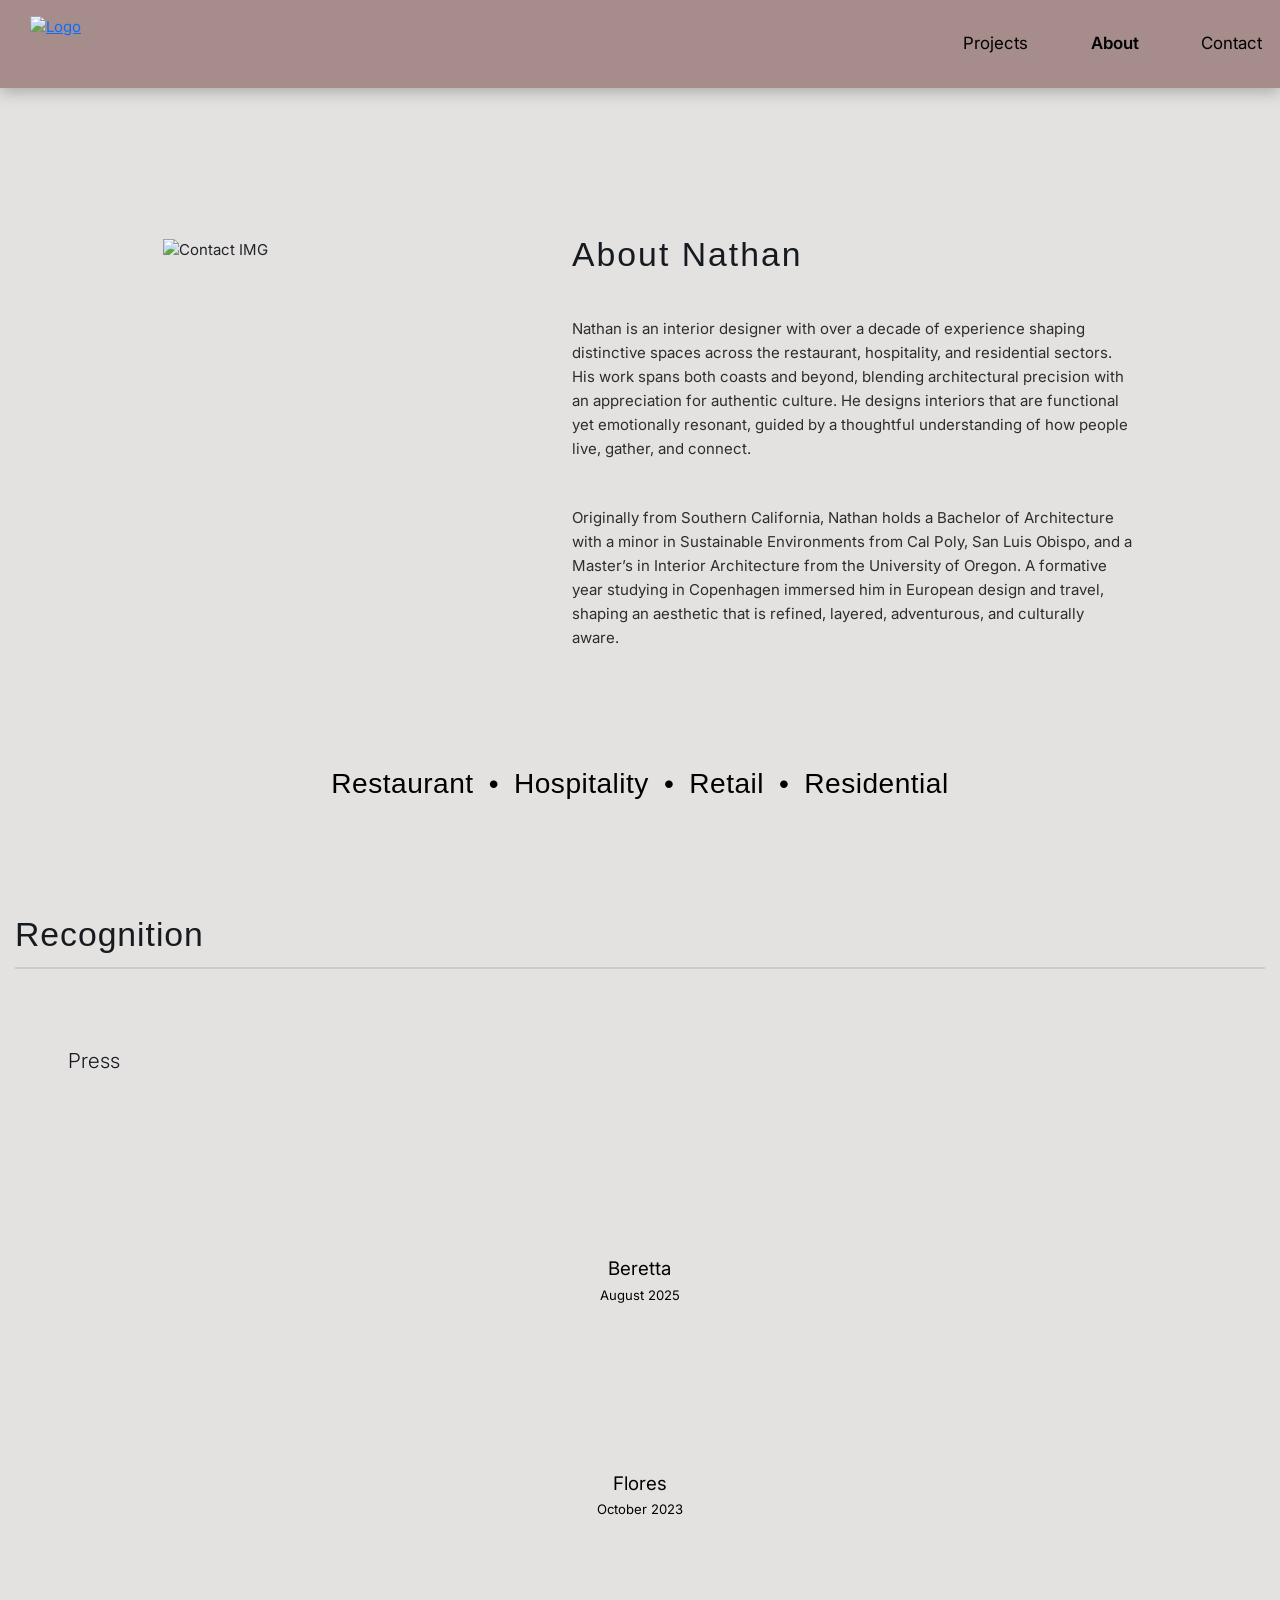
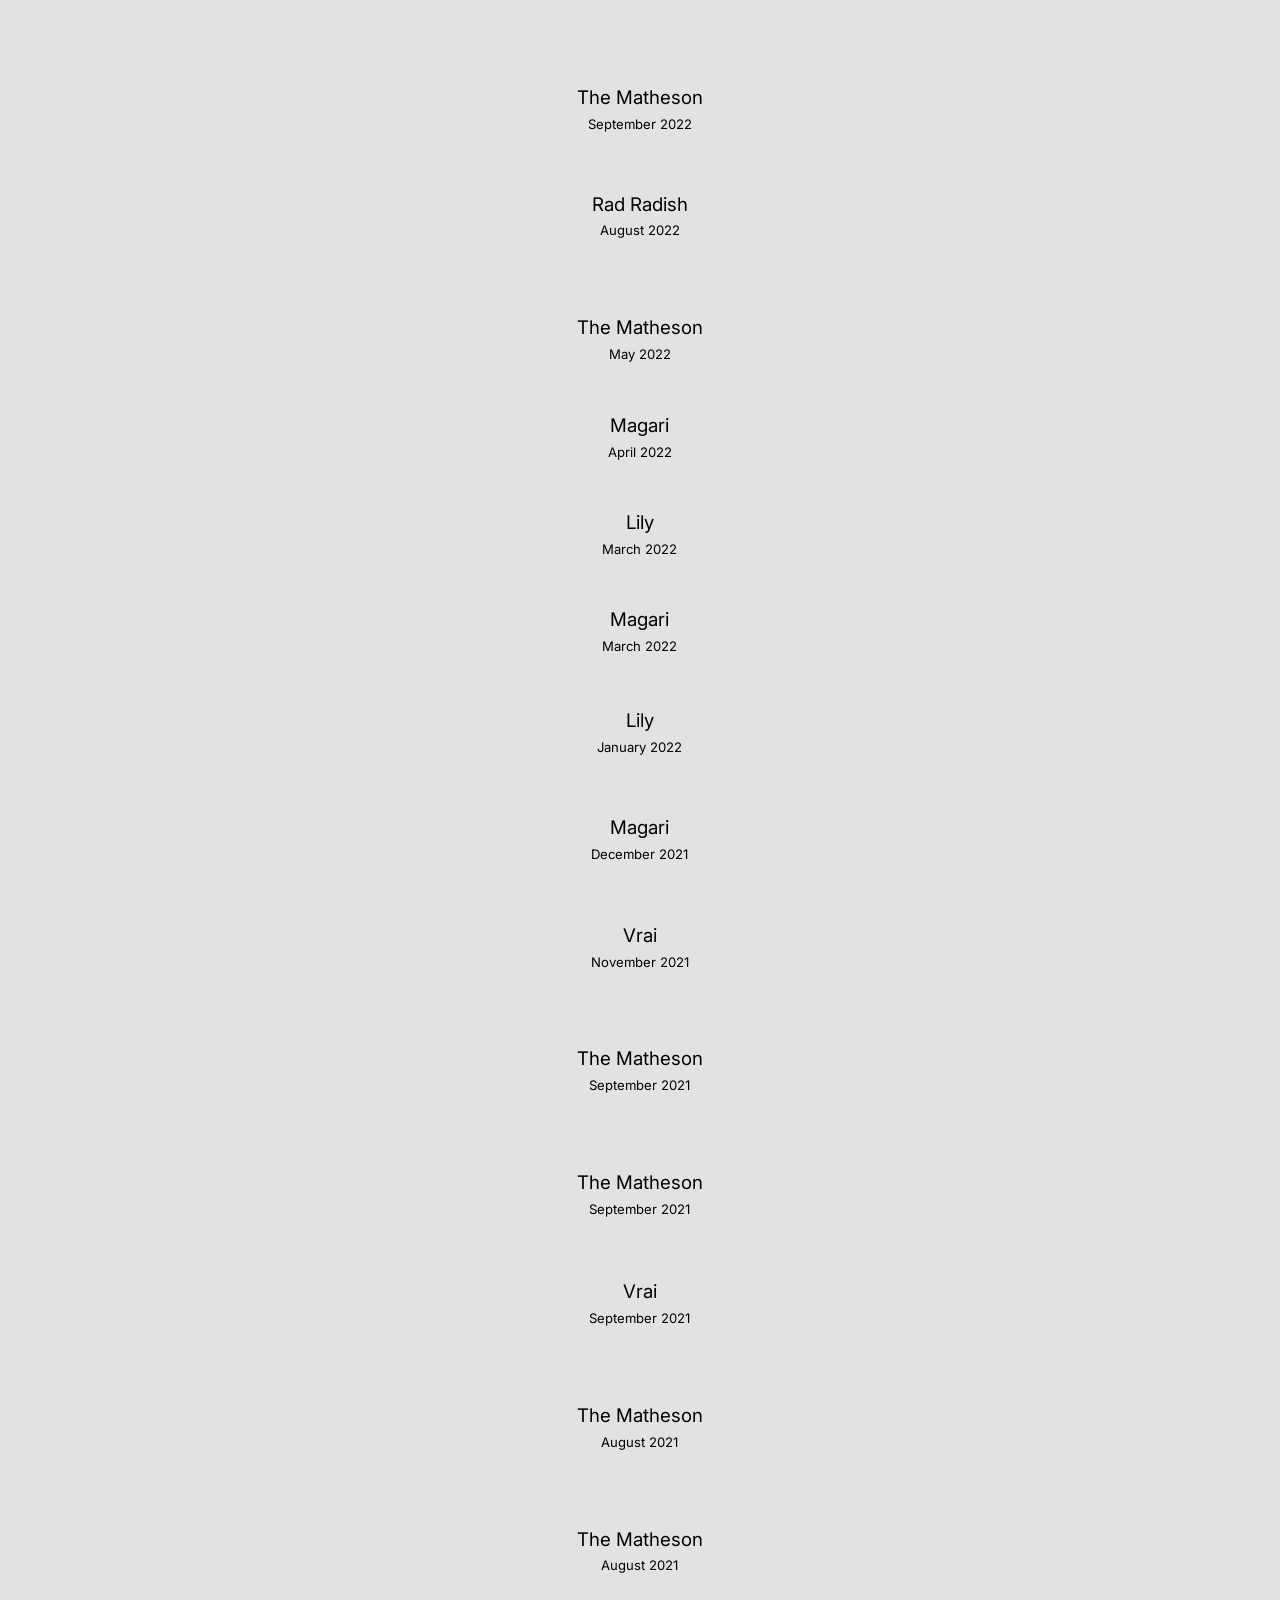
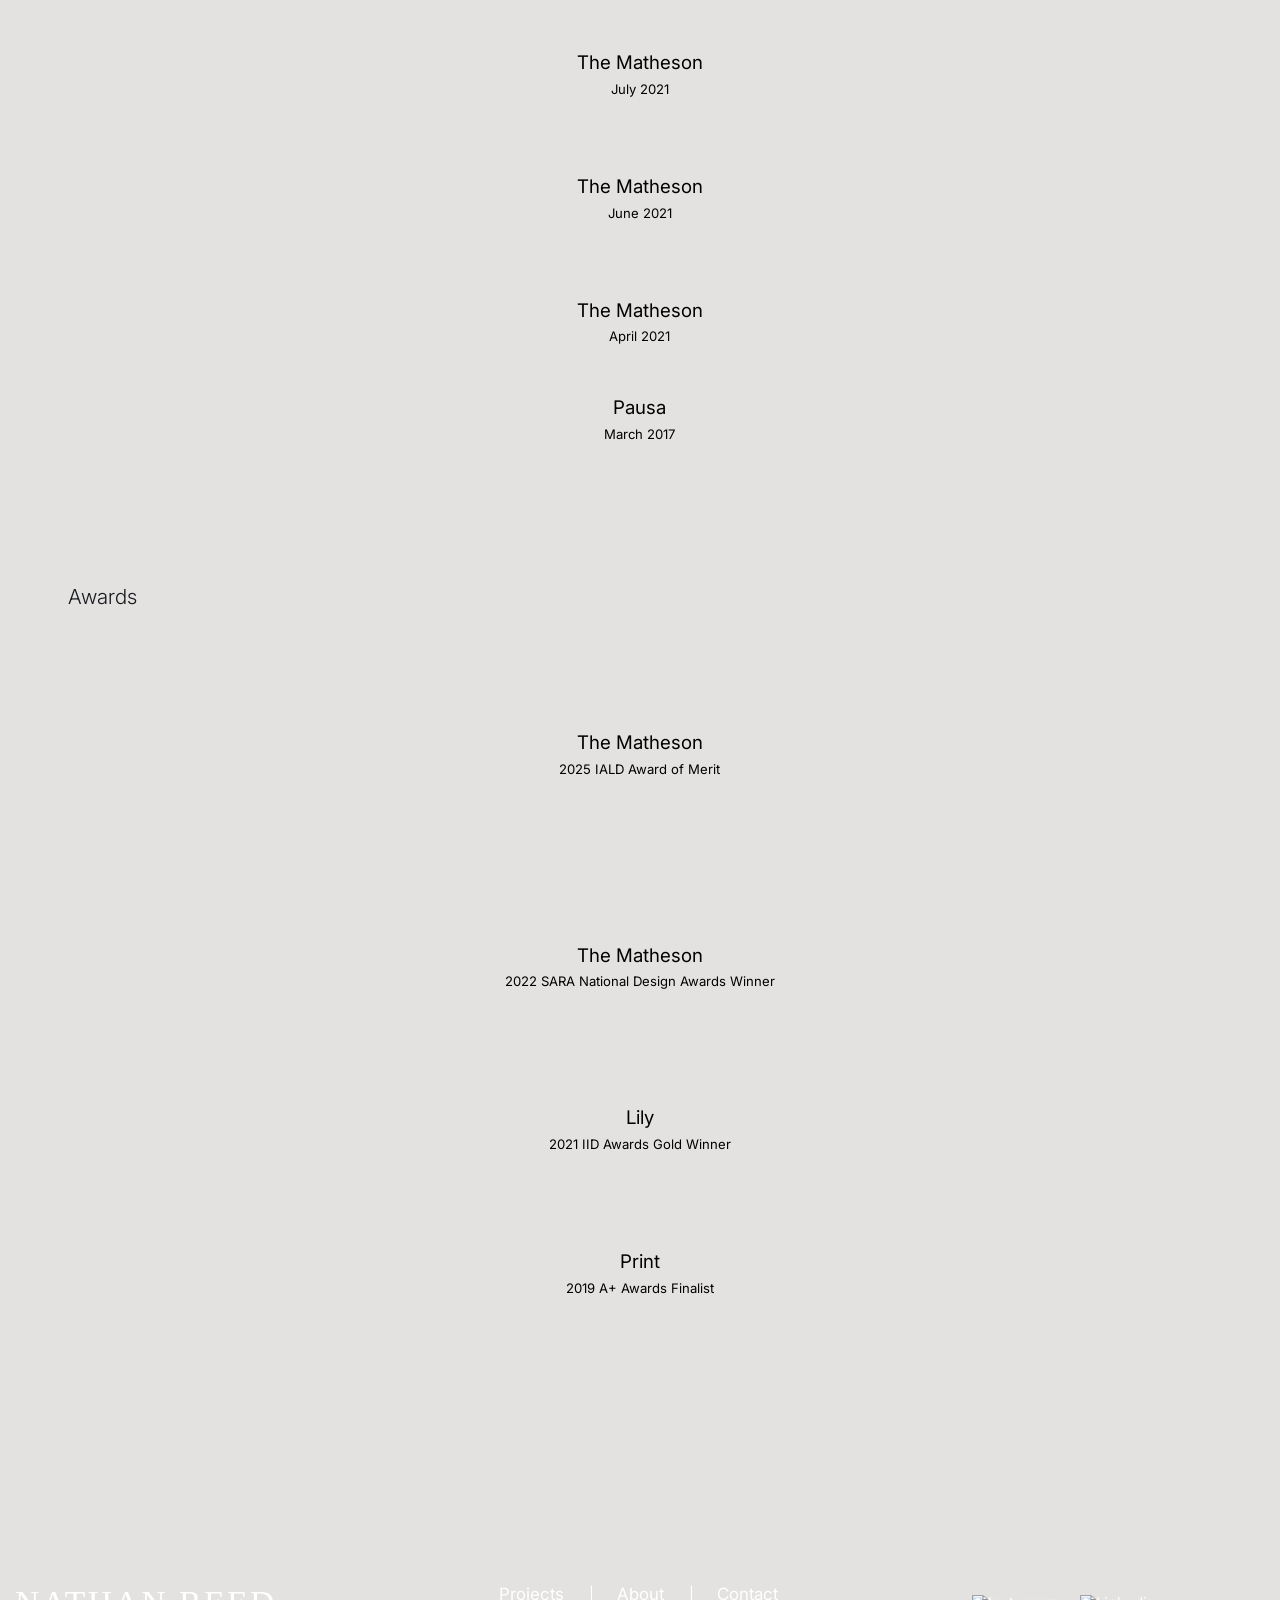
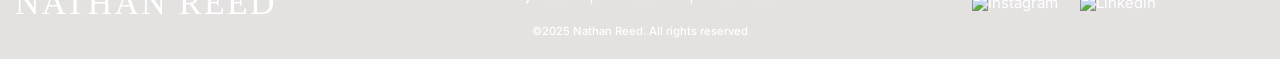
==== about.html @ 9c55673a "fix: font size adjustments and remove unused JS file" ====
<!DOCTYPE html>
<html lang="en">
<head>
    <meta charset="UTF-8">
    <meta name="viewport" content="width=device-width, initial-scale=1.0">
    <title>Nathan Reed - About</title>

    <link rel="apple-touch-icon" sizes="180x180" href="./assets/images/apple-touch-icon.webp">
    <link rel="icon" type="image/webp" sizes="32x32" href="./assets/images/favicon-32x32.webp">
    <link rel="icon" type="image/webp" sizes="16x16" href="./assets/images/favicon-16x16.webp">
    <link rel="icon" type="image/x-icon" href="./assets/images/favicon.ico">

    <!-- Inter Font Loader -->
    <link rel="preconnect" href="https://fonts.googleapis.com">
    <link rel="preconnect" href="https://fonts.gstatic.com" crossorigin>
    <link href="https://fonts.googleapis.com/css2?family=Inter:ital,opsz,wght@0,14..32,100..900;1,14..32,100..900&display=swap" rel="stylesheet">

    <!-- DIST CSS -->
    <link rel="stylesheet" href="https://cdn.jsdelivr.net/npm/normalize.css@8.0.1/normalize.min.css">
    <link rel="stylesheet" href="https://cdn.jsdelivr.net/npm/bootstrap@5.3.8/dist/css/bootstrap.min.css">
    <!-- <link rel="stylesheet" href="https://cdn.jsdelivr.net/npm/@glidejs/glide@3.7.1/dist/css/glide.core.min.css"> -->

    <link rel="stylesheet" href="https://cdn.jsdelivr.net/npm/swiper@12/swiper-bundle.min.css" />

    <!-- APP CSS -->
    <link rel="stylesheet" type="text/css" href="./assets/css/style.css"/>
    <link rel="stylesheet" type="text/css" href="./assets/css/mediaqueries.css"/>
</head>
<body class="full-page" page="about">
    <header class="position-relative">
        <div class="container-xxl px-4 px-lg-3">
            <nav class="d-flex align-items-center justify-content-between">
                <a href="./index.html" class="logo">
                    <img src="./assets/images/logo.webp" width="58" height="58" alt="Logo">
                </a>

                <ul class="list-unstyled d-none d-md-flex align-items-center mb-0">
                    <li>
                        <a text="Projects" href="./project-list.html">Projects</a>
                    </li>
                    <li>
                        <a text="About" class="fw-semibold" href="#!">About</a>
                    </li>
                    <li>
                        <a text="Contact" href="./contact.html">Contact</a>
                    </li>
                </ul>

                <button id="mobileMenuTrigger" class="menu-mobile d-md-none">
                    <div class="menu-mobile-icon pe-none">
                        <svg width="32" height="20" viewBox="0 0 34 23" fill="none" xmlns="http://www.w3.org/2000/svg">
                            <path d="M0.931885 1.28516H32.9319M0.931885 11.467H32.9319M0.931885 21.6488H32.9319" stroke="currentColor" stroke-width="1.5" stroke-linecap="round" stroke-linejoin="round"/>
                        </svg>
                    </div>

                    <div class="mobile-overlay">
                        <ul class="list-unstyled">
                            <li>
                                <a text="Projects" href="./project-list.html">Projects</a>
                            </li>
                            <li>
                                <a text="About" class="fw-semibold" href="#!">About</a>
                            </li>
                            <li>
                                <a text="Contact" href="./contact.html">Contact</a>
                            </li>
                        </ul>
                    </div>
                </button>
            </nav>
        </div>
    </header>

    <main>
        <div class="container-xxl px-4 px-lg-3">
            <section class="about">
                <div class="row">
                    <div class="col-12 d-block d-md-none">
                        <h1 class="mb-5 text-left w-100">About Nathan</h1>
                    </div>

                    <div class="col-8 col-md-5 col-lg-4 mx-auto text-center mb-5 mb-lg-0">
                        <img src="./assets/images/about-img.webp" class="w-100" alt="Contact IMG">
                    </div>

                    <div class="col-12 col-md-7 col-lg-8 d-flex flex-column align-items-center">
                        <h1 class="mb-5 text-left w-100 d-none d-md-block">About Nathan</h1>

                        <p class="mb-5">Nathan is an interior designer with over a decade of experience shaping distinctive spaces across the restaurant, hospitality, and residential sectors. His work spans both coasts and beyond, blending architectural precision with an appreciation for authentic culture. He designs interiors that are functional yet emotionally resonant, guided by a thoughtful understanding of how people live, gather, and connect.</p>

                        <p class="mb-0">Originally from Southern California, Nathan holds a Bachelor of Architecture with a minor in Sustainable Environments from Cal Poly, San Luis Obispo, and a Master’s in Interior Architecture from the University of Oregon. A formative year studying in Copenhagen immersed him in European design and travel, shaping an aesthetic that is refined, layered, adventurous, and culturally aware.</p>
                    </div>
                </div>

                <div class="row about-list-row d-none d-md-flex">
                    <ul class="about-project-list list-unstyled mb-0 d-flex flex-wrap flex-lg-nowrap justify-content-end justify-content-lg-center gap-3">
                        <li>Restaurant</li>
                        <li>•</li>
                        <li>Hospitality</li>
                        <li class="d-none d-lg-block">•</li>
                        <li>Retail</li>
                        <li>•</li>
                        <li>Residential</li>
                    </ul>
                </div>
            </section>

            <section class="feature">
                <div class="row">
                    <div class="col-12">
                        <h2 class="mb-3 p-0">Recognition</h2>
                        <hr class="mb-0 p-0 risk-below-title">
                    </div>
                </div>

                <div class="row mt-5rem mobile-slider-max-width">
                    <div class="col-11 col-sm-10 col-md-11 mx-auto mb-3">
                        <h3 class="feature-subtitle">Press</h3>
                    </div>
                    <div class="col-11 col-sm-10 col-md-11 mx-auto position-relative">
                        <div class="swiper swiper-press">
                            <div class="swiper-wrapper">
                                <div class="swiper-slide">
                                    <a href="https://sf.eater.com/openings/204777/beretta-san-francisco-italian-resturant-reopens-mission" target="_blank" class="feature-card">
                                        <img  loading="lazy" src="./assets/images/press-slider-01.png" width="286px" height="162px"  alt="Italian restaurant in San Francisco, featured in August 2025 press coverage.">
                                        <h3 class="text-center">Beretta</h3>
                                        <time class="d-block text-center" datetime="2025-08">August 2025</time>
                                    </a>
                                </div>
                                <div class="swiper-slide">
                                    <a href="https://sf.eater.com/2023/10/25/23931807/flores-restaurant-emeryville-san-mateo" target="_blank" class="feature-card">
                                        <img  loading="lazy" src="./assets/images/press-slider-02.png" width="286px" height="162px"  alt="Flores restaurant in Emeryville, San Mateo, featured in October 2023 press coverage.">
                                        <h3 class="text-center">Flores</h3>
                                        <time class="d-block text-center" datetime="2023-10">October 2023</time>
                                    </a>
                                </div>
                                <div class="swiper-slide">
                                    <a href="https://hospitalitydesign.com/projects/f-b/the-matheson-healdsburg/" target="_blank" class="feature-card">
                                        <img  loading="lazy" src="./assets/images/press-slider-03.png" width="286px" height="162px"  alt="The Matheson Brings a Makers Ethos to Sonoma County, featured in September 2022 press coverage.">
                                        <h3 class="text-center">The Matheson</h3>
                                        <time class="d-block text-center" datetime="2022-09">September 2022</time>
                                    </a>
                                </div>
                                <div class="swiper-slide">
                                    <a href="https://www.tablehopper.com/chatterbox/two-newcomers-to-hayes-valley-red-radish-and-hazies/" target="_blank" class="feature-card">
                                        <img  loading="lazy" src="./assets/images/press-slider-04.png" width="286px" height="162px"  alt="Slider 04">
                                        <h3 class="text-center">Rad Radish</h3>
                                        <time class="d-block text-center" datetime="2022-08">August 2022</time>
                                    </a>
                                </div>
                                <div class="swiper-slide">
                                    <a href="https://www.californiahomedesign.com/destinations/2022/05/31/cass-calder-smith-architecture-interiors-debut-the-matheson-healdsburg/" target="_blank" class="feature-card">
                                        <img  loading="lazy" src="./assets/images/press-slider-05.png" width="286px" height="162px"  alt="Slider 05">
                                        <h3 class="text-center">The Matheson</h3>
                                        <time class="d-block text-center" datetime="2022-05">May 2022</time>
                                    </a>
                                </div>
                                <div class="swiper-slide">
                                    <a href="https://hospitalitydesign.com/news/f-b/magari-hollywood/" target="_blank" class="feature-card">
                                        <img  loading="lazy" src="./assets/images/press-slider-06.png" width="286px" height="162px"  alt="Slider 06">
                                        <h3 class="text-center">Magari</h3>
                                        <time class="d-block text-center" datetime="2022-04">April 2022</time>
                                    </a>
                                </div>
                                <div class="swiper-slide">
                                    <a href="https://hospitalitysnapshots.com/projects/19733/lily-on-clement-restaurant/" target="_blank" class="feature-card">
                                        <img  loading="lazy" src="./assets/images/press-slider-07.png" width="286px" height="162px"  alt="Slider 07">
                                        <h3 class="text-center">Lily</h3>
                                        <time class="d-block text-center" datetime="2022-03">March 2022</time>
                                    </a>
                                </div>
                                <div class="swiper-slide">
                                    <a href="https://la.eater.com/2022/3/4/22961809/magari-restaurant-opening-hollywood-fine-dining-japanese-italian" target="_blank" class="feature-card">
                                        <img  loading="lazy" src="./assets/images/press-slider-08.png" width="286px" height="162px"  alt="Slider 08">
                                        <h3 class="text-center">Magari</h3>
                                        <time class="d-block text-center" datetime="2022-03">March 2022</time>
                                    </a>
                                </div>
                                <div class="swiper-slide">
                                    <a href="https://hospitalitydesign.com/projects/f-b/lily-san-francisco/" target="_blank" class="feature-card">
                                        <img  loading="lazy" src="./assets/images/press-slider-09.png" width="286px" height="162px"  alt="Slider 09">
                                        <h3 class="text-center">Lily</h3>
                                        <time class="d-block text-center" datetime="2022-01">January 2022</time>
                                    </a>
                                </div>
                                <div class="swiper-slide">
                                    <a href="https://la.eater.com/2021/12/1/22812279/japanese-italian-magari-hollywood-james-beard-michelin-coming-opening-news" target="_blank" class="feature-card">
                                        <img  loading="lazy" src="./assets/images/press-slider-10.png" width="286px" height="162px"  alt="Slider 10">
                                        <h3 class="text-center">Magari</h3>
                                        <time class="d-block text-center" datetime="2021-12">December 2021</time>
                                    </a>
                                </div>

                                <div class="swiper-slide">
                                    <a href="https://www.sfchronicle.com/sf/article/The-pandemic-devastated-Hayes-Valley-retail-and-16636287.php" target="_blank" class="feature-card">
                                        <img  loading="lazy" src="./assets/images/press-slider-11.png" width="286px" height="162px"  alt="Slider 11">
                                        <h3 class="text-center">Vrai</h3>
                                        <time class="d-block text-center" datetime="2021-11">November 2021</time>
                                    </a>
                                </div>

                                <div class="swiper-slide">
                                    <a href="https://www.7x7.com/first-taste-the-matheson-restaurant-healdsburg-2655188183/the-bar-at-the-matheson" target="_blank" class="feature-card">
                                        <img  loading="lazy" src="./assets/images/press-slider-12.png" width="286px" height="162px"  alt="Slider 12">
                                        <h3 class="text-center">The Matheson</h3>
                                        <time class="d-block text-center" datetime="2021-11">September 2021</time>
                                    </a>
                                </div>

                                <div class="swiper-slide">
                                    <a href="https://www.forbes.com/sites/beckbamberger/2021/09/19/healdsburg-welcomes-valettes-ambitious-second-restaurant-with-the-opening-of-the-matheson-and-roof-106/" target="_blank" class="feature-card">
                                        <img  loading="lazy" src="./assets/images/press-slider-13.png" width="286px" height="162px"  alt="Slider 13">
                                        <h3 class="text-center">The Matheson</h3>
                                        <time class="d-block text-center" datetime="2021-11">September 2021</time>
                                    </a>
                                </div>

                                <div class="swiper-slide">
                                    <a href="https://www.nationaljeweler.com/articles/10149-lab-grown-diamond-jewelry-brand-vrai-opens-u-s-showroom" target="_blank" class="feature-card">
                                        <img  loading="lazy" src="./assets/images/press-slider-14.png" width="286px" height="162px"  alt="Slider 14">
                                        <h3 class="text-center">Vrai</h3>
                                        <time class="d-block text-center" datetime="2021-11">September 2021</time>
                                    </a>
                                </div>

                                <div class="swiper-slide">
                                    <a href="https://sf.eater.com/2021/8/30/22645109/the-matheson-new-restaurant-open-sonoma-healdsburg" target="_blank" class="feature-card">
                                        <img  loading="lazy" src="./assets/images/press-slider-15.png" width="286px" height="162px"  alt="Slider 15">
                                        <h3 class="text-center">The Matheson</h3>
                                        <time class="d-block text-center" datetime="2021-08">August 2021</time>
                                    </a>
                                </div>

                                <div class="swiper-slide">
                                    <a href="https://dujour.com/cities/wine-news-san-francisco-matheson-valley-north-block/" target="_blank" class="feature-card">
                                        <img  loading="lazy" src="./assets/images/press-slider-16.png" width="286px" height="162px"  alt="Slider 16">
                                        <h3 class="text-center">The Matheson</h3>
                                        <time class="d-block text-center" datetime="2021-08">August 2021</time>
                                    </a>
                                </div>

                                <div class="swiper-slide">
                                    <a href="https://www.sfchronicle.com/food/restaurants/article/Wine-Country-s-ambitious-new-three-story-16301213.php#photo-21213595" target="_blank" class="feature-card">
                                        <img  loading="lazy" src="./assets/images/press-slider-17.png" width="286px" height="162px"  alt="Slider 17">
                                        <h3 class="text-center">The Matheson</h3>
                                        <time class="d-block text-center" datetime="2021-07">July 2021</time>
                                    </a>
                                </div>

                                <div class="swiper-slide">
                                    <a href="https://www.napasonomamagazine.com/eat/pride-of-place-in-healdsburg/article_5999eeec-cff6-11eb-af4f-bfda4e686bed.html" target="_blank" class="feature-card">
                                        <img  loading="lazy" src="./assets/images/press-slider-18.png" width="286px" height="162px"  alt="Slider 18">
                                        <h3 class="text-center">The Matheson</h3>
                                        <time class="d-block text-center" datetime="2021-06">June 2021</time>
                                    </a>
                                </div>

                                <div class="swiper-slide">
                                    <a href="https://www.luxurytraveladvisor.com/continental-united-states/what-s-new-healdsburg-ca-for-spring-2021" target="_blank" class="feature-card">
                                        <img  loading="lazy" src="./assets/images/press-slider-19.png" width="286px" height="162px"  alt="Slider 19">
                                        <h3 class="text-center">The Matheson</h3>
                                        <time class="d-block text-center" datetime="2021-04">April 2021</time>
                                    </a>
                                </div>

                                <div class="swiper-slide">
                                    <a href="http://web.archive.org/web/20190728204356/http:/ccs-architecture.com/wp/wp-content/uploads/2017/03/Pausa_SiliconValleyMag.pdf" target="_blank" class="feature-card">
                                        <img  loading="lazy" src="./assets/images/press-slider-20.png" width="286px" height="162px"  alt="Slider 20">
                                        <h3 class="text-center">Pausa</h3>
                                        <time class="d-block text-center" datetime="2017-03">March 2017</time>
                                    </a>
                                </div>
                            </div>
                            
                            <div class="swiper-pagination swiper-pagination-press"></div>
                        </div>

                        <div class="swiper-button-prev swiper-button-prev-press"></div>
                        <div class="swiper-button-next swiper-button-next-press"></div>
                    </div>
                </div>

                <div class="row mt-5rem mobile-slider-max-width">
                    <div class="col-11 col-sm-10 col-md-11 mx-auto mb-3">
                        <h3 class="feature-subtitle">Awards</h3>
                    </div>
                    <div class="col-11 col-sm-10 col-md-11 mx-auto position-relative">
                        <div class="swiper swiper-awards">
                            <div class="swiper-wrapper">
                                <div class="swiper-slide">
                                    <a href="https://www.youtube.com/watch?v=dm_f01nge3w" target="_blank" class="feature-card">
                                        <img loading="lazy" src="./assets/images/award-slider-01.png" class="w-100"  alt="Slider 01">
                                        <h3 class="text-center mt-2">The Matheson</h3>
                                        <time class="d-block text-center" datetime="2025">2025 IALD Award of Merit</time>
                                    </a>
                                </div>
                                <div class="swiper-slide">
                                    <a href="https://www.sara-national.org/2022-national-professional-design-awards" target="_blank" class="feature-card">
                                        <img loading="lazy" src="./assets/images/award-slider-02.png" class="w-100"  alt="Slider 02">
                                        <h3 class="text-center mt-2">The Matheson</h3>
                                        <time class="d-block text-center" datetime="2022">2022 SARA National Design Awards Winner</time>
                                    </a>
                                </div>
                                <div class="swiper-slide">
                                    <a href="https://www.architecturepressrelease.com/gold-winner-lily-cass-calder-smith-architecture-interiors/" target="_blank" class="feature-card">
                                        <img loading="lazy" src="./assets/images/award-slider-03.png" class="w-100"  alt="Slider 03">
                                        <h3 class="text-center mt-2">Lily</h3>
                                        <time class="d-block text-center" datetime="2021">2021 IID Awards Gold Winner</time>
                                    </a>
                                </div>
                                <div class="swiper-slide">
                                    <a href="https://architizer.com/projects/print-lounge/" target="_blank" class="feature-card">
                                        <img loading="lazy" src="./assets/images/award-slider-04.png" class="w-100"  alt="Slider 04">
                                        <h3 class="text-center mt-2">Print</h3>
                                        <time class="d-block text-center" datetime="2019">2019 A+ Awards Finalist</time>
                                    </a>
                                </div>
                            </div>
                            
                            <div class="swiper-pagination swiper-pagination-awards"></div>
                        </div>

                        <div class="swiper-button-prev swiper-button-prev-awards"></div>
                        <div class="swiper-button-next swiper-button-next-awards"></div>
                    </div>
                </div>
            </section>
        </div>
    </main>

    <footer>
        <div class="container-xxl px-4 px-lg-3">
            <nav class="row">
                <div class="col-lg-4 d-none d-lg-flex align-items-center ">
                    <a href="./index.html" class="logo">
                        <h1>NATHAN REED</h1>
                    </a>
                </div>
                <div class="col-lg-4 d-flex flex-column position-relative">
                    <ul class="list-unstyled d-none d-lg-flex align-items-center justify-content-center gap-4 ">
                        <li>
                            <a text="Projects" href="./project-list.html">Projects</a>
                        </li>
                        <li> | </li>
                        <li>
                            <a text="About" href="#!">About</a>
                        </li>
                        <li> | </li>
                        <li>
                            <a text="Contact" href="./contact.html">Contact</a>
                        </li>
                    </ul>
                    <p>©2025 Nathan Reed. All rights reserved</p>
                </div>
                <div class="col-lg-4 d-flex align-items-center justify-content-center mb-4 mb-lg-0">
                    <ul class="social-media list-unstyled d-flex align-items-center gap-4 mb-0">
                        <li>
                            <a href="https://www.instagram.com/nowerd/" target="_blank">
                                <img src="./assets/icons/instagram.svg" width="50" height="50" alt="Instagram">
                            </a>
                        </li>

                        <li>
                            <a href="https://www.linkedin.com/in/nathan-everett-reed/" target="_blank">
                                <img src="./assets/icons/linkedin.svg" width="50" height="50" alt="Linkedin">
                            </a>
                        </li>
                    </ul>
                </div>
            </nav>
        </div>
    </footer>

    <!-- DIST JS -->
    <script src="https://cdn.jsdelivr.net/npm/bootstrap@5.3.8/dist/js/bootstrap.bundle.min.js"></script>
    <!-- <script src="https://cdn.jsdelivr.net/npm/@glidejs/glide@3.7.1/dist/glide.min.js"></script> -->
    <script src="https://cdn.jsdelivr.net/npm/swiper@12/swiper-bundle.min.js"></script>
    <script src="./assets/js/script.js"></script>
</body>
</html>
---- assets/css/style.css ----
@font-face {
    font-family: 'SohneBreit Kraftig';
    src: url('../fonts/TestSohneBreit-Kraftig.woff2') format('woff2'),
        url('../fonts/TestSohneBreit-Kraftig.woff') format('woff');
    font-weight: 500;
    font-style: normal;
    font-display: swap;
}

@font-face {
    font-family: 'SohneBreit Buch';
    src: url('../fonts/TestSohneBreit-Buch.woff2') format('woff2'),
        url('../fonts/TestSohneBreit-Buch.woff') format('woff');
    font-weight: 400;
    font-style: normal;
    font-display: swap;
}

@font-face {
    font-family: 'SohneBreit Leicht';
    src: url('../fonts/TestSohneBreit-Leicht.woff2') format('woff2'),
        url('../fonts/TestSohneBreit-Leicht.woff') format('woff');
    font-weight: 300;
    font-style: normal;
    font-display: swap;
}

*{
    margin: 0;
    padding: 0;
    box-sizing: border-box;
    font-family: 'Inter', sans-serif;

    /* Base Font-Size: 1rem */
    font-size: 15px;
}

.mt-5rem{
    margin-top: 5rem !important;
}

.mb-5rem{
    margin-bottom: 5rem !important;
}

.mb-7_5rem{
    margin-bottom: 7.5rem !important;
}

.mb-10rem{
    margin-bottom: 10.625rem !important;
}

.gap-5rem{
    gap: 5rem !important;
}

.gy-5rem{
    --bs-gutter-y: 5rem !important;
}

/* SLIDER */

.swiper {
    width: 100%;
    height: 100%;
}

.swiper-wrapper {
    padding-bottom: 4rem;
}

.swiper-slide {
    display: flex;
    flex-direction: column;
    align-items: center;
}

.swiper-slide a {
    display: block;
    width: fit-content;
}

.swiper-slide img {
    max-width: 286px;
    width: 100%;
    height: auto;
    aspect-ratio: 286 / 162;
    object-fit: cover;
    display: block;
    margin-left: auto;
    margin-right: auto;
}

.swiper-pagination-bullet{
    width: 12px;
    height: 12px;
    border-radius: 50%;
    border: 1px solid #2F2D2C;
    transition: 0.3s all ease;
    background-color: transparent;
    opacity: 1;
}

.swiper-pagination-bullet.swiper-pagination-bullet-active{
    background-color: #2F2D2C;
}

:root {
    --swiper-navigation-size: 32px;
}

.swiper-button-prev, .swiper-button-next {
    position: absolute;
    z-index: 300;
    color: #989391;
}
.swiper-button-prev {
    top: 88px!important;
    left: -2rem!important; 
}

.swiper-button-next { 
    top: 88px!important;
    right: -2rem!important;
}

.swiper-press {
    position: relative;
}

body.full-page{
    background-color: rgba(228, 226, 225, 1);
    min-height: 100vh;
    display: flex;
    flex-direction: column;
}

body.mobile-menu-open{
    overflow: hidden;
}

/* HEADER */

body.mobile-menu-open header{
    background-color: rgba(130, 103, 102, 1)!important;
}

header{
    background-color: rgba(166, 140, 139, 1);
    padding: 1rem 0px;
    box-shadow: 0px 4px 15px 0px #00000040;
}

header nav a.logo{
    display: block;
    border-radius: 50%;
    width: 58px;
    height: 58px;
    margin-left: 1rem;
}

header nav ul{
    gap: 4rem;
    margin: 0;
}

header nav ul li{
    color: #000;
}

header nav ul li a{
    color: inherit;
    text-decoration: none;
    font-size: 1.125rem;
    line-height: 1;
    font-weight: 400;
    transition: all 0.3s;
}

header nav ul li a:hover{
    font-weight: 600;
}

header button.menu-mobile{
    border: 0;
    background-color: transparent;
}

header button.menu-mobile svg{
    color: rgba(47, 45, 44, 1);
    user-select: none;
    pointer-events: none;
}

header button.menu-mobile.mobile-menu-open svg{
    color: rgba(255, 255, 255, 1);
}

#mobileMenuTrigger{
    display: grid;
    place-items: center;
    width: 32px;
    height: 32px;
}

#mobileMenuTrigger div.mobile-overlay{
    position: absolute;
    height: calc(100vh - 102px);
    width: 100vw;
    top: 102px;
    left: 0;
    right: 0;
    bottom: 0;
    display: none;
    justify-content: end;
    z-index: 99;
    background-color: rgba(130, 103, 102, 1);
}

#mobileMenuTrigger ul{
    display: flex;
    flex-direction: column;
    align-items: end;
    gap: 1.5rem;
    margin-right: 1rem;
    margin-top: 2rem;
}

#mobileMenuTrigger.mobile-menu-open div.mobile-overlay{
    display: flex;
}

#mobileMenuTrigger ul li a{
    font-weight: 400;
    line-height: 1;
    font-size: 1rem;
    color: white;
}

/* PREVENT SHIFTING */
header nav ul li a::before { 
    display: block;
    content: attr(text);
    font-weight: bold;
    height: 0;
    overflow: hidden;
    visibility: hidden;
}

header button.menu-mobile{
    border: 0;
    background-color: transparent;
}

/* MAIN */

body[page="contact"] main {
    display: grid;
    place-items: center;
    flex-grow: 1;
}

main{
    padding: 10rem 0 12.5rem 0;
}

main h1{
    font-family: 'SohneBreit Buch', sans-serif;
    font-weight: 400;
    font-size: 2.25rem;
    line-height: 1;
    letter-spacing: 2px;
    color: rgba(23, 26, 31, 1);
    margin-bottom: 1rem;
}

main p{
    font-weight: 400;
    font-size: 1rem;
    line-height: 1.6;
    color: rgba(47, 45, 44, 1);
    margin: 0;
}

/* CONTACT SECTION */

main section.contact p{
    max-width: 420px;
}

main section.contact .img-fade{
    will-change: opacity;
    opacity: 0;
    webkit-transition: opacity 1000ms linear;
    -moz-transition: opacity 1000ms linear;
    -ms-transition: opacity 1000ms linear;
    -o-transition: opacity 1000ms linear;
    transition: opacity 1000ms linear;
}

main section.contact .img-fade.fade-effect{
    opacity: 1;
}

main section.contact nav.contact-nav{
    margin-top: 4.75rem;
    max-width: 420px;
}

main section.contact nav.contact-nav ul{
    display: flex;
    gap: 1rem;
    padding-left: 5rem;
}

main section.contact nav.contact-nav ul li a{
    color: rgba(0, 0, 0, 1);
    text-decoration: none;

    font-size: 1.25rem;
    font-weight: 400;
    line-height: 1;

    width: fit-content;
}

/* ABOUT SECTION */

main section.about p{
    max-width: 560px;
}

main section.about h1{
    max-width: 560px;
}

main section.about .about-list-row{
    margin: 8rem 0px;
}

main section.about .about-list-row ul li{
    font-family: 'SohneBreit Leicht', sans-serif;
    font-size: 1.875rem;
    font-weight: 300;
    line-height: 1;
    letter-spacing: calc(0.16px * 3);
    color: rgba(0, 0, 0, 1);
}

/* FEATURE SECTION */

main section.feature h2{
    font-family: 'SohneBreit Buch', sans-serif;
    font-size: 2.25rem;
    font-weight: 400;
    line-height: 1;
    letter-spacing: calc(0.16px * 6);
    color: #171A1F;
}

.risk-below-title{
    border: 1px solid #848484;
}

main section.feature h3.feature-subtitle{
    font-size: 1.375rem;
    font-weight: 300;
    line-height: 1.64;
    color: rgba(23, 26, 31, 1);
    margin: 0;
    user-select: none;
}

main section.feature .feature-card{
    text-decoration: none;
}

main section.feature .feature-card img{
    will-change: opacity;
    opacity: 0;
    webkit-transition: opacity 1000ms linear;
    -moz-transition: opacity 1000ms linear;
    -ms-transition: opacity 1000ms linear;
    -o-transition: opacity 1000ms linear;
    transition: opacity 1000ms linear;
}

main section.feature .feature-card img.show-fade{
    opacity: 1!important;
}

main section.feature .feature-card h3{
    font-size: 1.25rem;
    font-weight: 400;
    line-height: 1.64;
    margin: 0;
    color: rgba(0, 0, 0, 1);
}

main section.feature .feature-card time{
    font-size: 0.875rem;
    font-weight: 400;
    line-height: 1.64;
    color: rgba(0, 0, 0, 1);
}

/* PROJECT SECTION */

main section.project h2{
    font-family: 'SohneBreit Buch', sans-serif;
    font-size: 2rem;
    font-weight: 400;
    line-height: 1;
    letter-spacing: 0.96px;
    color: rgba(23, 26, 31, 1);
}

main section.project p{
    max-width: 500px;
}

.nav-filter{
    width: 100%;
    max-width: 800px;
    margin: 7rem auto;

    display: grid;
    place-items: center;
}

.nav-filter ul li a{
    color: #000000;
    font-size: 1.25rem;
    font-weight: 400;
    line-height: 1;
    text-decoration: none;

    padding: 0.5rem 2rem;
}

.nav-filter ul li a.active{
    font-weight: 500;
    color: white;
    background-color: #93681B;
}

main section.project-grid .project-card{
    will-change: opacity;
    opacity: 0;

    max-width: 380px;
    width: 100%;
    margin-bottom: 5.75rem;
    text-decoration: none;
    webkit-transition: opacity 1000ms linear;
    -moz-transition: opacity 1000ms linear;
    -ms-transition: opacity 1000ms linear;
    -o-transition: opacity 1000ms linear;
    transition: opacity 1000ms linear;
}

main section.project-grid .project-card.project-fade-effect{
    opacity: 1;
}

main section.project-grid .project-card:hover .project-overlay{
    display: grid;
}

main section.project-grid .project-card .project-overlay{
    background-color: rgba(47, 45, 44, 0.65);
    position: absolute;
    inset: 0;

    display: none;
    place-items: center;
    z-index: 30;
}

main section.project-grid .project-card .project-overlay h3{
    color: rgba(255, 255, 255, 1);
    font-weight: 500;
    margin: 0;
    font-size: 1.5rem;
    line-height: 1;
}

main section.project-grid .project-info{
    padding-top: 1.5rem;
}

main section.project-grid .project-info h2{
    font-size: 1.5rem;
    font-weight:500;
    line-height: 1;
    color: #000000;
}

main section.project-grid .project-info p{
    font-size: 1.125rem;
    font-weight:400;
    line-height: 1;
    color: #504D4B;
}

/* PROJECT DETAIL SECTION */

main section.project-detail h1{
    font-family: 'SohneBreit Buch', sans-serif;
    font-weight: 400;
    font-size: 2.25rem;
    line-height: 1;
    letter-spacing: calc(0.16px * 6);
    margin:0;
    margin-bottom: 5rem;
}

main section.project-detail img{
    will-change: opacity;
    opacity: 0;
    webkit-transition: opacity 1000ms linear;
    -moz-transition: opacity 1000ms linear;
    -ms-transition: opacity 1000ms linear;
    -o-transition: opacity 1000ms linear;
    transition: opacity 1000ms linear;
}

main section.project-detail img.fade-effect{
    opacity: 1;
}

main section.project-detail .project-detail-information{
    max-width: 400px;
    width: 100%;
}

main section.project-detail .project-detail-information h3{
    font-weight: 500;
    font-size: 1rem;
    color: #000000;
    line-height: 1;
    letter-spacing: calc(0.16px * 6);
    margin: 0;
}

main section.project-detail .project-detail-information p{
    font-weight: 400;
    font-size: 1rem;
    color: #000000;
    line-height: 1.64;
    letter-spacing: calc(0.16px * 6);
    margin: 0;

    text-align: justify;
}

main section.project-detail .project-detail-information div p{
    line-height: 1;
}

main section.project-detail .project-detail-information hr{
    margin: 0;
    border: 1px solid #BBBBBB;
}

/* FOOTER */

body.mobile-menu-open footer{
    position: fixed;
    width: 100%;
    bottom: 0;
    z-index: 99999;
    background: rgba(130, 103, 102, 1);
}

footer {
    background-image: url('../images/footer-bg.webp');
    background-size: cover;
    background-repeat: no-repeat;
    padding: 2.5rem 0px;
}

footer .logo{
    color: rgba(255, 255, 255, 1);
    text-decoration: none;
}

footer .logo h1{
    font-family: 'SohneBreit Kraftig';
    font-weight: 500;
    font-size: 2.25rem;
    line-height: 1;
    letter-spacing: calc(0.16px * 15);
    margin: 0;
}

footer nav ul li{
    color: white;
}

footer nav ul li a{
    color: inherit;
    text-decoration: none;
    font-size: 1.125rem;
    line-height: 1;
    font-weight: 400;
    transition: all 0.3s;
}

footer nav ul li a:hover{
    font-weight: bold;
}

/* PREVENT SHIFTING */
footer nav ul li a::before { 
    display: block;
    content: attr(text);
    font-weight: bold;
    height: 0;
    overflow: hidden;
    visibility: hidden;
}

footer p{
    position: absolute;
    bottom: -1rem;
    left: 50%;
    transform: translateX(-50%);
    white-space: nowrap;

    color: white;
    font-size: 0.75rem;
    line-height: 1;
    font-weight: 500;
    margin: 0;
    text-align: center;
}
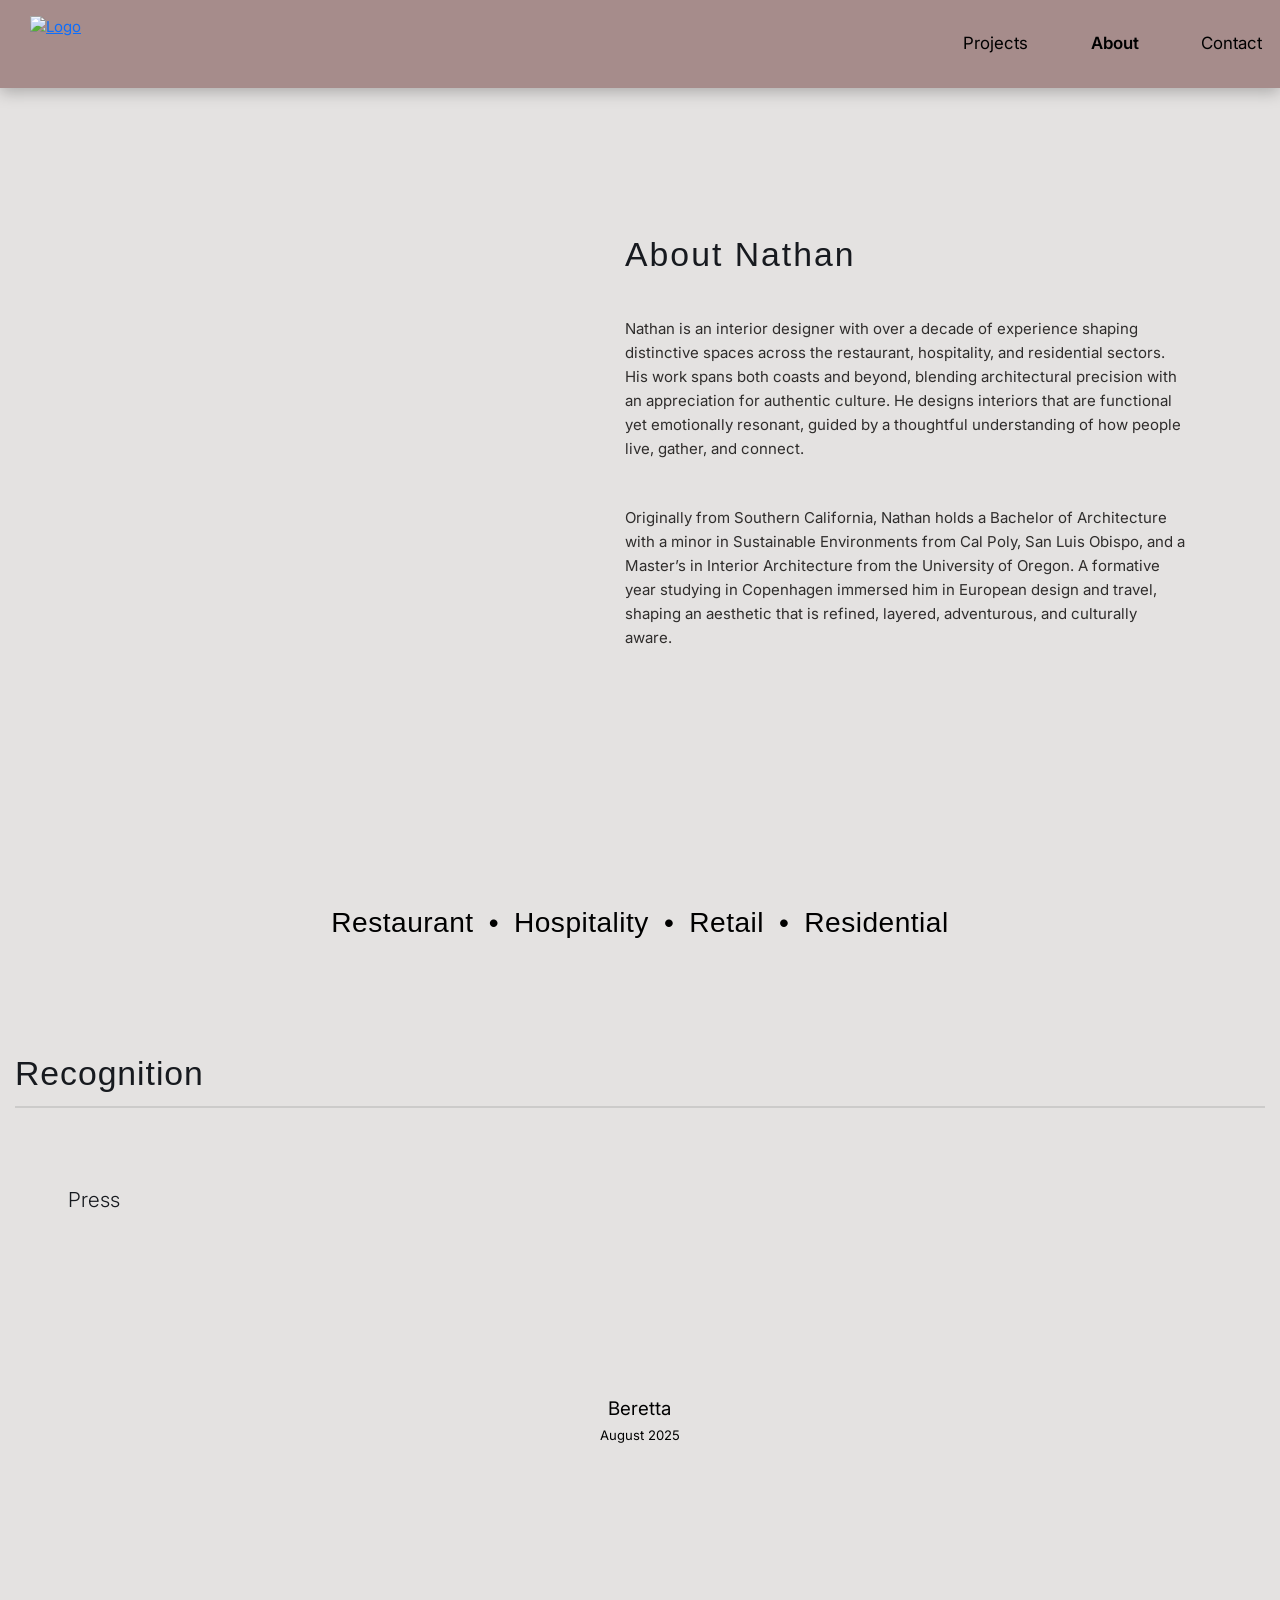
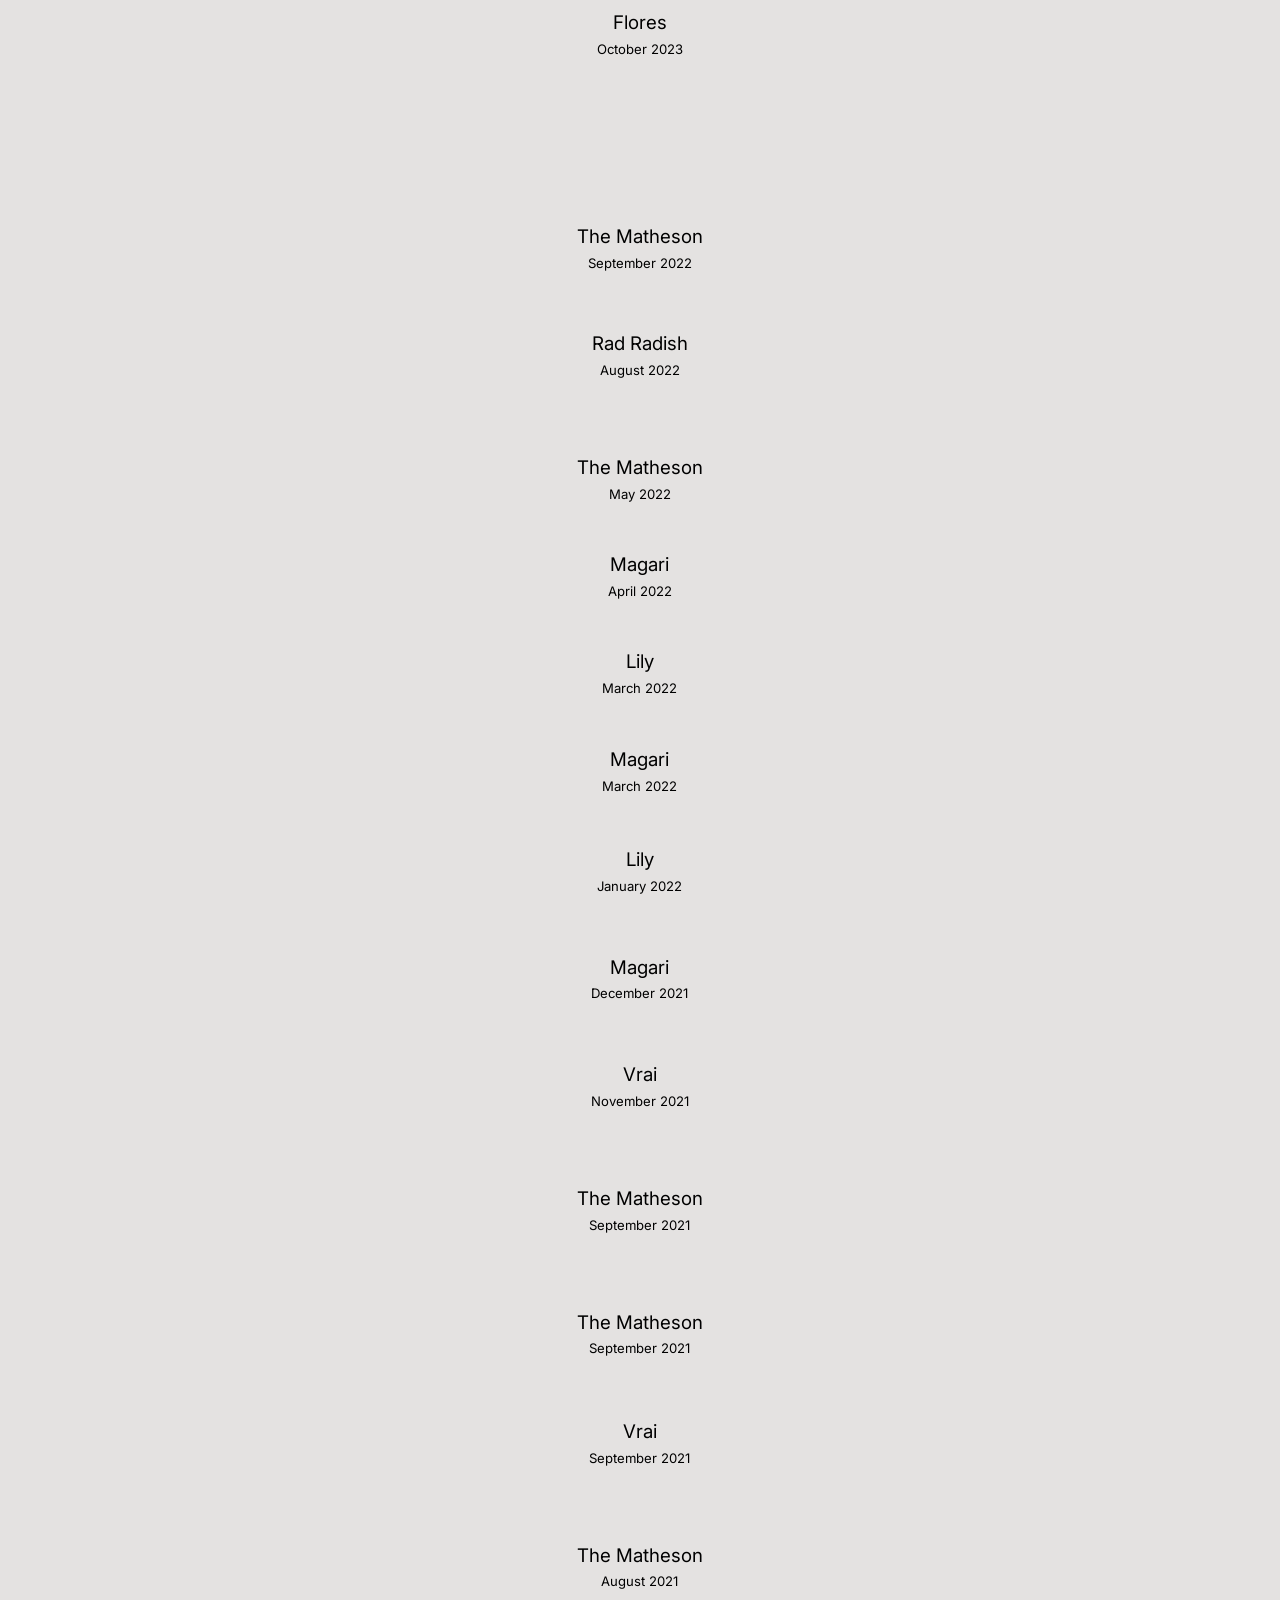
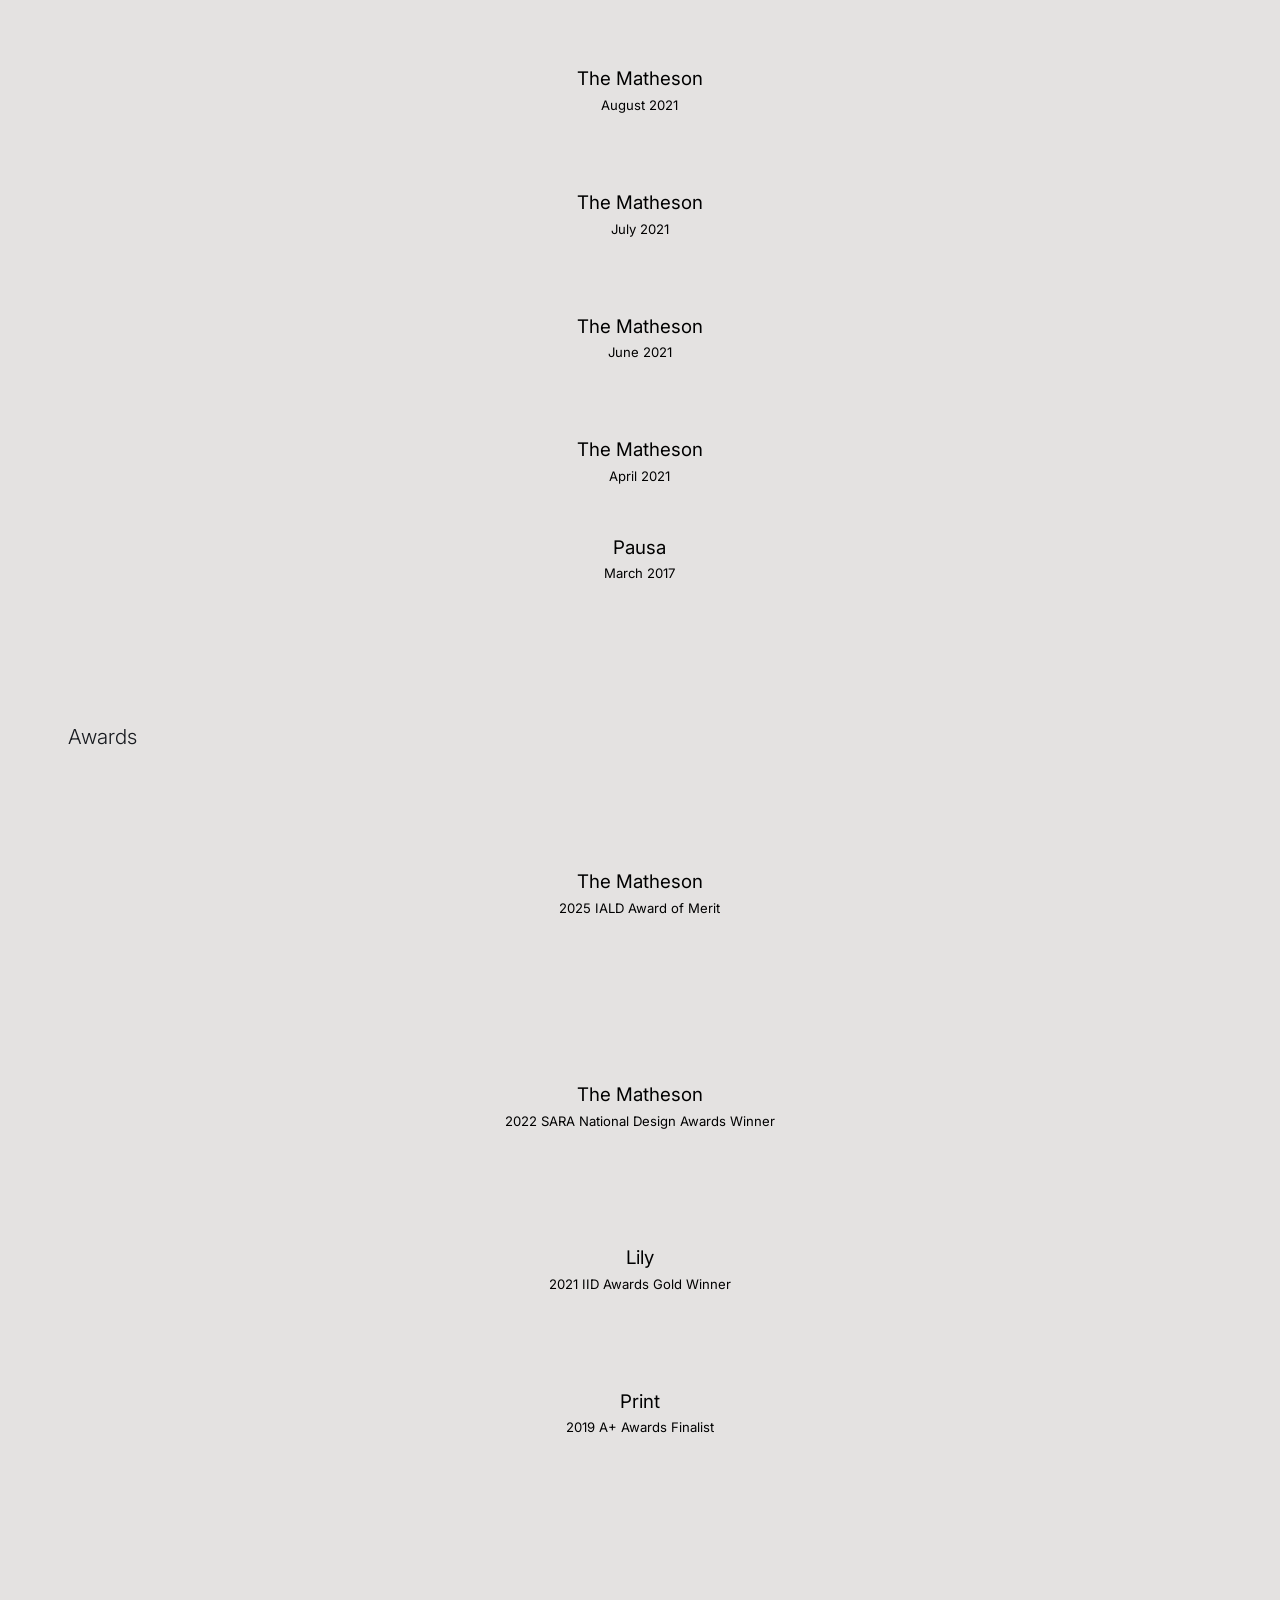
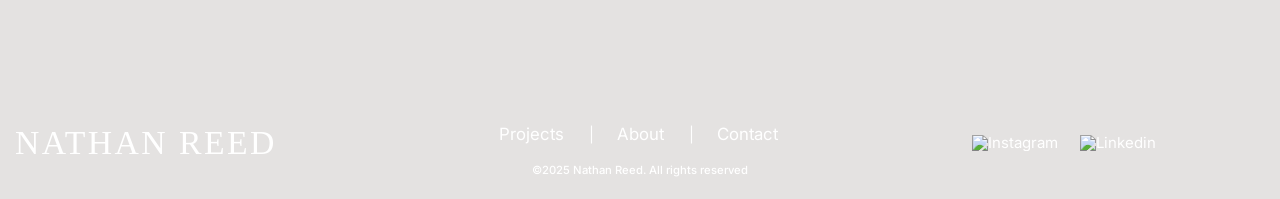
==== commit 6f81002c: "feat: changed the placeholder image from the about section fixed: margin issues in regards to font-s" ====
--- a/about.html
+++ b/about.html
@@ -79,11 +79,11 @@
                         <h1 class="mb-5 text-left w-100">About Nathan</h1>
                     </div>
 
-                    <div class="col-8 col-md-5 col-lg-4 mx-auto text-center mb-5 mb-lg-0">
-                        <img src="./assets/images/about-img.webp" class="w-100" alt="Contact IMG">
-                    </div>
-
-                    <div class="col-12 col-md-7 col-lg-8 d-flex flex-column align-items-center">
+                    <div class="col-8 col-md-5 col-lg-4 offset-lg-1 margin-horizontal-mobile text-center mb-5 mb-lg-0">
+                        <img loading="lazy" src="./assets/images/about-img.webp" class="w-100 fadding-effect" alt="Contact IMG">
+                    </div>
+
+                    <div class="col-12 col-md-7 col-lg-7 d-flex flex-column align-items-center">
                         <h1 class="mb-5 text-left w-100 d-none d-md-block">About Nathan</h1>
 
                         <p class="mb-5">Nathan is an interior designer with over a decade of experience shaping distinctive spaces across the restaurant, hospitality, and residential sectors. His work spans both coasts and beyond, blending architectural precision with an appreciation for authentic culture. He designs interiors that are functional yet emotionally resonant, guided by a thoughtful understanding of how people live, gather, and connect.</p>
@@ -122,70 +122,70 @@
                             <div class="swiper-wrapper">
                                 <div class="swiper-slide">
                                     <a href="https://sf.eater.com/openings/204777/beretta-san-francisco-italian-resturant-reopens-mission" target="_blank" class="feature-card">
-                                        <img  loading="lazy" src="./assets/images/press-slider-01.png" width="286px" height="162px"  alt="Italian restaurant in San Francisco, featured in August 2025 press coverage.">
+                                        <img class="fadding-effect"  loading="lazy" src="./assets/images/press-slider-01.png" width="286px" height="162px"  alt="Italian restaurant in San Francisco, featured in August 2025 press coverage.">
                                         <h3 class="text-center">Beretta</h3>
                                         <time class="d-block text-center" datetime="2025-08">August 2025</time>
                                     </a>
                                 </div>
                                 <div class="swiper-slide">
                                     <a href="https://sf.eater.com/2023/10/25/23931807/flores-restaurant-emeryville-san-mateo" target="_blank" class="feature-card">
-                                        <img  loading="lazy" src="./assets/images/press-slider-02.png" width="286px" height="162px"  alt="Flores restaurant in Emeryville, San Mateo, featured in October 2023 press coverage.">
+                                        <img class="fadding-effect"  loading="lazy" src="./assets/images/press-slider-02.png" width="286px" height="162px"  alt="Flores restaurant in Emeryville, San Mateo, featured in October 2023 press coverage.">
                                         <h3 class="text-center">Flores</h3>
                                         <time class="d-block text-center" datetime="2023-10">October 2023</time>
                                     </a>
                                 </div>
                                 <div class="swiper-slide">
                                     <a href="https://hospitalitydesign.com/projects/f-b/the-matheson-healdsburg/" target="_blank" class="feature-card">
-                                        <img  loading="lazy" src="./assets/images/press-slider-03.png" width="286px" height="162px"  alt="The Matheson Brings a Makers Ethos to Sonoma County, featured in September 2022 press coverage.">
+                                        <img class="fadding-effect"  loading="lazy" src="./assets/images/press-slider-03.png" width="286px" height="162px"  alt="The Matheson Brings a Makers Ethos to Sonoma County, featured in September 2022 press coverage.">
                                         <h3 class="text-center">The Matheson</h3>
                                         <time class="d-block text-center" datetime="2022-09">September 2022</time>
                                     </a>
                                 </div>
                                 <div class="swiper-slide">
                                     <a href="https://www.tablehopper.com/chatterbox/two-newcomers-to-hayes-valley-red-radish-and-hazies/" target="_blank" class="feature-card">
-                                        <img  loading="lazy" src="./assets/images/press-slider-04.png" width="286px" height="162px"  alt="Slider 04">
+                                        <img class="fadding-effect"  loading="lazy" src="./assets/images/press-slider-04.png" width="286px" height="162px"  alt="Slider 04">
                                         <h3 class="text-center">Rad Radish</h3>
                                         <time class="d-block text-center" datetime="2022-08">August 2022</time>
                                     </a>
                                 </div>
                                 <div class="swiper-slide">
                                     <a href="https://www.californiahomedesign.com/destinations/2022/05/31/cass-calder-smith-architecture-interiors-debut-the-matheson-healdsburg/" target="_blank" class="feature-card">
-                                        <img  loading="lazy" src="./assets/images/press-slider-05.png" width="286px" height="162px"  alt="Slider 05">
+                                        <img class="fadding-effect"  loading="lazy" src="./assets/images/press-slider-05.png" width="286px" height="162px"  alt="Slider 05">
                                         <h3 class="text-center">The Matheson</h3>
                                         <time class="d-block text-center" datetime="2022-05">May 2022</time>
                                     </a>
                                 </div>
                                 <div class="swiper-slide">
                                     <a href="https://hospitalitydesign.com/news/f-b/magari-hollywood/" target="_blank" class="feature-card">
-                                        <img  loading="lazy" src="./assets/images/press-slider-06.png" width="286px" height="162px"  alt="Slider 06">
+                                        <img class="fadding-effect"  loading="lazy" src="./assets/images/press-slider-06.png" width="286px" height="162px"  alt="Slider 06">
                                         <h3 class="text-center">Magari</h3>
                                         <time class="d-block text-center" datetime="2022-04">April 2022</time>
                                     </a>
                                 </div>
                                 <div class="swiper-slide">
                                     <a href="https://hospitalitysnapshots.com/projects/19733/lily-on-clement-restaurant/" target="_blank" class="feature-card">
-                                        <img  loading="lazy" src="./assets/images/press-slider-07.png" width="286px" height="162px"  alt="Slider 07">
+                                        <img class="fadding-effect"  loading="lazy" src="./assets/images/press-slider-07.png" width="286px" height="162px"  alt="Slider 07">
                                         <h3 class="text-center">Lily</h3>
                                         <time class="d-block text-center" datetime="2022-03">March 2022</time>
                                     </a>
                                 </div>
                                 <div class="swiper-slide">
                                     <a href="https://la.eater.com/2022/3/4/22961809/magari-restaurant-opening-hollywood-fine-dining-japanese-italian" target="_blank" class="feature-card">
-                                        <img  loading="lazy" src="./assets/images/press-slider-08.png" width="286px" height="162px"  alt="Slider 08">
+                                        <img class="fadding-effect"  loading="lazy" src="./assets/images/press-slider-08.png" width="286px" height="162px"  alt="Slider 08">
                                         <h3 class="text-center">Magari</h3>
                                         <time class="d-block text-center" datetime="2022-03">March 2022</time>
                                     </a>
                                 </div>
                                 <div class="swiper-slide">
                                     <a href="https://hospitalitydesign.com/projects/f-b/lily-san-francisco/" target="_blank" class="feature-card">
-                                        <img  loading="lazy" src="./assets/images/press-slider-09.png" width="286px" height="162px"  alt="Slider 09">
+                                        <img class="fadding-effect"  loading="lazy" src="./assets/images/press-slider-09.png" width="286px" height="162px"  alt="Slider 09">
                                         <h3 class="text-center">Lily</h3>
                                         <time class="d-block text-center" datetime="2022-01">January 2022</time>
                                     </a>
                                 </div>
                                 <div class="swiper-slide">
                                     <a href="https://la.eater.com/2021/12/1/22812279/japanese-italian-magari-hollywood-james-beard-michelin-coming-opening-news" target="_blank" class="feature-card">
-                                        <img  loading="lazy" src="./assets/images/press-slider-10.png" width="286px" height="162px"  alt="Slider 10">
+                                        <img class="fadding-effect"  loading="lazy" src="./assets/images/press-slider-10.png" width="286px" height="162px"  alt="Slider 10">
                                         <h3 class="text-center">Magari</h3>
                                         <time class="d-block text-center" datetime="2021-12">December 2021</time>
                                     </a>
@@ -193,7 +193,7 @@
 
                                 <div class="swiper-slide">
                                     <a href="https://www.sfchronicle.com/sf/article/The-pandemic-devastated-Hayes-Valley-retail-and-16636287.php" target="_blank" class="feature-card">
-                                        <img  loading="lazy" src="./assets/images/press-slider-11.png" width="286px" height="162px"  alt="Slider 11">
+                                        <img class="fadding-effect"  loading="lazy" src="./assets/images/press-slider-11.png" width="286px" height="162px"  alt="Slider 11">
                                         <h3 class="text-center">Vrai</h3>
                                         <time class="d-block text-center" datetime="2021-11">November 2021</time>
                                     </a>
@@ -201,7 +201,7 @@
 
                                 <div class="swiper-slide">
                                     <a href="https://www.7x7.com/first-taste-the-matheson-restaurant-healdsburg-2655188183/the-bar-at-the-matheson" target="_blank" class="feature-card">
-                                        <img  loading="lazy" src="./assets/images/press-slider-12.png" width="286px" height="162px"  alt="Slider 12">
+                                        <img class="fadding-effect"  loading="lazy" src="./assets/images/press-slider-12.png" width="286px" height="162px"  alt="Slider 12">
                                         <h3 class="text-center">The Matheson</h3>
                                         <time class="d-block text-center" datetime="2021-11">September 2021</time>
                                     </a>
@@ -209,7 +209,7 @@
 
                                 <div class="swiper-slide">
                                     <a href="https://www.forbes.com/sites/beckbamberger/2021/09/19/healdsburg-welcomes-valettes-ambitious-second-restaurant-with-the-opening-of-the-matheson-and-roof-106/" target="_blank" class="feature-card">
-                                        <img  loading="lazy" src="./assets/images/press-slider-13.png" width="286px" height="162px"  alt="Slider 13">
+                                        <img class="fadding-effect"  loading="lazy" src="./assets/images/press-slider-13.png" width="286px" height="162px"  alt="Slider 13">
                                         <h3 class="text-center">The Matheson</h3>
                                         <time class="d-block text-center" datetime="2021-11">September 2021</time>
                                     </a>
@@ -217,7 +217,7 @@
 
                                 <div class="swiper-slide">
                                     <a href="https://www.nationaljeweler.com/articles/10149-lab-grown-diamond-jewelry-brand-vrai-opens-u-s-showroom" target="_blank" class="feature-card">
-                                        <img  loading="lazy" src="./assets/images/press-slider-14.png" width="286px" height="162px"  alt="Slider 14">
+                                        <img class="fadding-effect"  loading="lazy" src="./assets/images/press-slider-14.png" width="286px" height="162px"  alt="Slider 14">
                                         <h3 class="text-center">Vrai</h3>
                                         <time class="d-block text-center" datetime="2021-11">September 2021</time>
                                     </a>
@@ -225,7 +225,7 @@
 
                                 <div class="swiper-slide">
                                     <a href="https://sf.eater.com/2021/8/30/22645109/the-matheson-new-restaurant-open-sonoma-healdsburg" target="_blank" class="feature-card">
-                                        <img  loading="lazy" src="./assets/images/press-slider-15.png" width="286px" height="162px"  alt="Slider 15">
+                                        <img class="fadding-effect"  loading="lazy" src="./assets/images/press-slider-15.png" width="286px" height="162px"  alt="Slider 15">
                                         <h3 class="text-center">The Matheson</h3>
                                         <time class="d-block text-center" datetime="2021-08">August 2021</time>
                                     </a>
@@ -233,7 +233,7 @@
 
                                 <div class="swiper-slide">
                                     <a href="https://dujour.com/cities/wine-news-san-francisco-matheson-valley-north-block/" target="_blank" class="feature-card">
-                                        <img  loading="lazy" src="./assets/images/press-slider-16.png" width="286px" height="162px"  alt="Slider 16">
+                                        <img class="fadding-effect"  loading="lazy" src="./assets/images/press-slider-16.png" width="286px" height="162px"  alt="Slider 16">
                                         <h3 class="text-center">The Matheson</h3>
                                         <time class="d-block text-center" datetime="2021-08">August 2021</time>
                                     </a>
@@ -241,7 +241,7 @@
 
                                 <div class="swiper-slide">
                                     <a href="https://www.sfchronicle.com/food/restaurants/article/Wine-Country-s-ambitious-new-three-story-16301213.php#photo-21213595" target="_blank" class="feature-card">
-                                        <img  loading="lazy" src="./assets/images/press-slider-17.png" width="286px" height="162px"  alt="Slider 17">
+                                        <img class="fadding-effect"  loading="lazy" src="./assets/images/press-slider-17.png" width="286px" height="162px"  alt="Slider 17">
                                         <h3 class="text-center">The Matheson</h3>
                                         <time class="d-block text-center" datetime="2021-07">July 2021</time>
                                     </a>
@@ -249,7 +249,7 @@
 
                                 <div class="swiper-slide">
                                     <a href="https://www.napasonomamagazine.com/eat/pride-of-place-in-healdsburg/article_5999eeec-cff6-11eb-af4f-bfda4e686bed.html" target="_blank" class="feature-card">
-                                        <img  loading="lazy" src="./assets/images/press-slider-18.png" width="286px" height="162px"  alt="Slider 18">
+                                        <img class="fadding-effect"  loading="lazy" src="./assets/images/press-slider-18.png" width="286px" height="162px"  alt="Slider 18">
                                         <h3 class="text-center">The Matheson</h3>
                                         <time class="d-block text-center" datetime="2021-06">June 2021</time>
                                     </a>
@@ -257,7 +257,7 @@
 
                                 <div class="swiper-slide">
                                     <a href="https://www.luxurytraveladvisor.com/continental-united-states/what-s-new-healdsburg-ca-for-spring-2021" target="_blank" class="feature-card">
-                                        <img  loading="lazy" src="./assets/images/press-slider-19.png" width="286px" height="162px"  alt="Slider 19">
+                                        <img class="fadding-effect"  loading="lazy" src="./assets/images/press-slider-19.png" width="286px" height="162px"  alt="Slider 19">
                                         <h3 class="text-center">The Matheson</h3>
                                         <time class="d-block text-center" datetime="2021-04">April 2021</time>
                                     </a>
@@ -265,7 +265,7 @@
 
                                 <div class="swiper-slide">
                                     <a href="http://web.archive.org/web/20190728204356/http:/ccs-architecture.com/wp/wp-content/uploads/2017/03/Pausa_SiliconValleyMag.pdf" target="_blank" class="feature-card">
-                                        <img  loading="lazy" src="./assets/images/press-slider-20.png" width="286px" height="162px"  alt="Slider 20">
+                                        <img class="fadding-effect"  loading="lazy" src="./assets/images/press-slider-20.png" width="286px" height="162px"  alt="Slider 20">
                                         <h3 class="text-center">Pausa</h3>
                                         <time class="d-block text-center" datetime="2017-03">March 2017</time>
                                     </a>
@@ -289,28 +289,28 @@
                             <div class="swiper-wrapper">
                                 <div class="swiper-slide">
                                     <a href="https://www.youtube.com/watch?v=dm_f01nge3w" target="_blank" class="feature-card">
-                                        <img loading="lazy" src="./assets/images/award-slider-01.png" class="w-100"  alt="Slider 01">
+                                        <img class="fadding-effect" loading="lazy" src="./assets/images/award-slider-01.png" class="w-100"  alt="Slider 01">
                                         <h3 class="text-center mt-2">The Matheson</h3>
                                         <time class="d-block text-center" datetime="2025">2025 IALD Award of Merit</time>
                                     </a>
                                 </div>
                                 <div class="swiper-slide">
                                     <a href="https://www.sara-national.org/2022-national-professional-design-awards" target="_blank" class="feature-card">
-                                        <img loading="lazy" src="./assets/images/award-slider-02.png" class="w-100"  alt="Slider 02">
+                                        <img class="fadding-effect" loading="lazy" src="./assets/images/award-slider-02.png" class="w-100"  alt="Slider 02">
                                         <h3 class="text-center mt-2">The Matheson</h3>
                                         <time class="d-block text-center" datetime="2022">2022 SARA National Design Awards Winner</time>
                                     </a>
                                 </div>
                                 <div class="swiper-slide">
                                     <a href="https://www.architecturepressrelease.com/gold-winner-lily-cass-calder-smith-architecture-interiors/" target="_blank" class="feature-card">
-                                        <img loading="lazy" src="./assets/images/award-slider-03.png" class="w-100"  alt="Slider 03">
+                                        <img class="fadding-effect" loading="lazy" src="./assets/images/award-slider-03.png" class="w-100"  alt="Slider 03">
                                         <h3 class="text-center mt-2">Lily</h3>
                                         <time class="d-block text-center" datetime="2021">2021 IID Awards Gold Winner</time>
                                     </a>
                                 </div>
                                 <div class="swiper-slide">
                                     <a href="https://architizer.com/projects/print-lounge/" target="_blank" class="feature-card">
-                                        <img loading="lazy" src="./assets/images/award-slider-04.png" class="w-100"  alt="Slider 04">
+                                        <img class="fadding-effect" loading="lazy" src="./assets/images/award-slider-04.png" class="w-100"  alt="Slider 04">
                                         <h3 class="text-center mt-2">Print</h3>
                                         <time class="d-block text-center" datetime="2019">2019 A+ Awards Finalist</time>
                                     </a>
--- a/assets/css/style.css
+++ b/assets/css/style.css
@@ -206,9 +206,9 @@
 
 #mobileMenuTrigger div.mobile-overlay{
     position: absolute;
-    height: calc(100vh - 102px);
+    height: calc(100vh - 90px);
     width: 100vw;
-    top: 102px;
+    top: 90px;
     left: 0;
     right: 0;
     bottom: 0;
@@ -376,7 +376,7 @@
     text-decoration: none;
 }
 
-main section.feature .feature-card img{
+main img.fadding-effect{
     will-change: opacity;
     opacity: 0;
     webkit-transition: opacity 1000ms linear;
@@ -386,7 +386,7 @@
     transition: opacity 1000ms linear;
 }
 
-main section.feature .feature-card img.show-fade{
+main img.show-fade{
     opacity: 1!important;
 }
 
--- a/assets/css/mediaqueries.css
+++ b/assets/css/mediaqueries.css
@@ -0,0 +1,277 @@
+@media screen and (max-width:1250px){
+    main section.feature .feature-card img{
+        width: 100%!important;
+        height: auto!important;
+    }
+}
+
+@media screen and (max-width:992px){
+    main section.contact nav.contact-nav {
+        margin-top: 5rem;
+        max-width: 420px;
+    }
+
+    main section.contact nav.contact-nav ul{
+        padding-left: 2rem;
+    }
+
+    main h1 {
+        font-size: 1.5rem;
+    }
+
+    main p {
+        font-size: 0.875rem;
+    }
+
+    footer{
+        padding: 1rem 0px;
+    }
+
+    footer nav{
+        flex-direction: column-reverse;
+    }
+
+    footer p {
+        position: static;
+        bottom: 0;
+        left: 0;
+        transform: none;
+        font-size: 0.75rem;
+    }
+
+    footer nav ul.social-media{
+        position: static;
+    }
+
+    main div.middle-screen h1 {
+        font-size: 2.1rem;
+    }
+
+    main div.middle-screen h3 {
+        font-size: 1rem;
+    }
+
+    main div.middle-screen h1{
+        text-shadow: 1.85px 1.85px 1.85px #00000040;
+    }
+
+    footer nav ul li a {
+        color: inherit;
+        text-decoration: none;
+        font-size: 1.25rem;
+        line-height: 1;
+        font-weight: 500;
+    }
+
+    footer nav ul li a img{
+        width: 38px;
+        height: 38px;
+    }
+
+    /* PROJECT LIST */
+    .nav-filter {
+        width: 100%;
+        max-width: none;
+        margin: 6rem 0 4rem 0;
+        place-items: baseline;
+    }
+
+    .nav-filter ul li a {
+        font-size: 1rem;
+        padding: 0.5rem 1rem;
+    }
+
+    main section.project-grid .project-card {
+        max-width: 50%;
+    }
+
+    .about-project-list{
+        max-width: 480px;
+    }
+
+    main section.feature h2{
+        font-size: 1.5rem;
+        color: #000000;
+    }
+
+    main section.about .about-list-row {
+        margin: 3.75rem 0 5.625rem 0;
+
+        display: flex;
+        justify-content: end;
+    }
+
+    /* PROJECT DETAIL */
+
+    main section.project-detail .project-detail-information {
+        max-width: none;
+        width: 100%;
+    }
+
+    .padding-fix{
+        padding-left: 0px!important;
+        padding-right: 0px!important;
+    }
+
+    .swiper-button-prev, .swiper-button-next {
+        top: 77px!important;
+    }
+}
+
+@media screen and (max-width:768px){
+    header {
+        background-color: transparent;
+        box-shadow: none;
+        padding: 2rem 0px;
+    }
+
+    header nav a.logo, header nav a.logo img{
+        width: 38px;
+        height: 38px;
+    }
+
+    main:not(#home){
+        padding: 3rem 0px 10rem 0px;
+    }
+
+    /* PROJECT LIST */
+
+    main section.project p {
+        max-width: 320px;
+    }
+
+    .nav-filter {
+        width: 100%;
+        max-width: none;
+        margin: 5rem 0 3rem 0;
+        place-items: center;
+    }
+
+    .nav-filter ul li a {
+        font-size: 0.625rem;
+        padding: 0.25rem 0.625rem;
+    }
+
+    main{
+        display: block;
+    }
+
+    main section.project-grid .project-card {
+        /* max-width: 240px; */
+        margin-bottom: 3rem;
+    }
+
+    main section.project-grid .project-info h2 {
+        font-size: 0.75rem;
+    }
+
+    main section.project-grid .project-info p {
+        font-size: 0.625rem;
+    }
+
+    main section.about h1 {
+        max-width: none;
+    }
+
+    main section.about p {
+        max-width: none;
+        text-align: justify;
+    }
+
+    .swiper-pagination-bullet {
+        width: 8px;
+        height: 8px;
+        margin: 0 2px!important;
+    }
+
+    footer p {
+        width: 100%;
+        white-space: wrap;
+    }
+
+    .about-project-list {
+        max-width: 310px;
+    }
+
+    .margin-horizontal-mobile{
+        margin-left: auto!important;
+        margin-right: auto!important;
+    }
+
+    section.feature{
+        margin-top: 5.625rem;
+    }
+
+    main section.about .about-list-row {
+        justify-content: center;
+    }
+    
+    main section.about .about-list-row ul li {
+        font-size: 1.25rem;
+    }
+
+    main section.feature h3.feature-subtitle{
+        font-size: 1rem;
+    }
+
+    main section.project-grid .project-card .project-overlay h3 {
+        font-size: 1rem;
+    }
+
+    main section.feature .feature-card h3 {
+        font-size: 1rem;
+    }
+
+    main section.feature .feature-card time {
+        font-size: 0.625rem;
+    }
+    
+    .swiper-button-prev, .swiper-button-next {
+        top: 67px!important;
+    }
+
+    /* PROJECT DETAIL */
+    main section.project-detail h1 {
+        margin-bottom: 1rem;
+        font-size: 1.5rem;
+    }
+
+    main section.project-detail .project-detail-information h3 {
+        font-size: 0.75rem;
+    }
+
+    main section.project-detail .project-detail-information p {
+        font-size: 0.75rem;
+    }
+
+    #mobileMenuTrigger ul {
+        margin-right: 2rem;
+    }
+}
+
+@media screen and (max-width:580px){
+    .swiper-button-prev {
+        top: 88px!important;
+        left: -1.5rem!important;
+    }
+
+    .swiper-wrapper{
+        padding-bottom: 3rem;
+    }
+
+    .swiper-button-next {
+        top: 88px!important;
+        right: -1.5rem!important;
+    }
+
+    .mobile-slider-max-width{
+        max-width: 372px;
+        margin: 0 auto;
+    }
+
+    main section.feature h3.feature-subtitle {
+        display: block;
+        max-width: 286px;
+        margin: 0 auto;
+    }    
+}
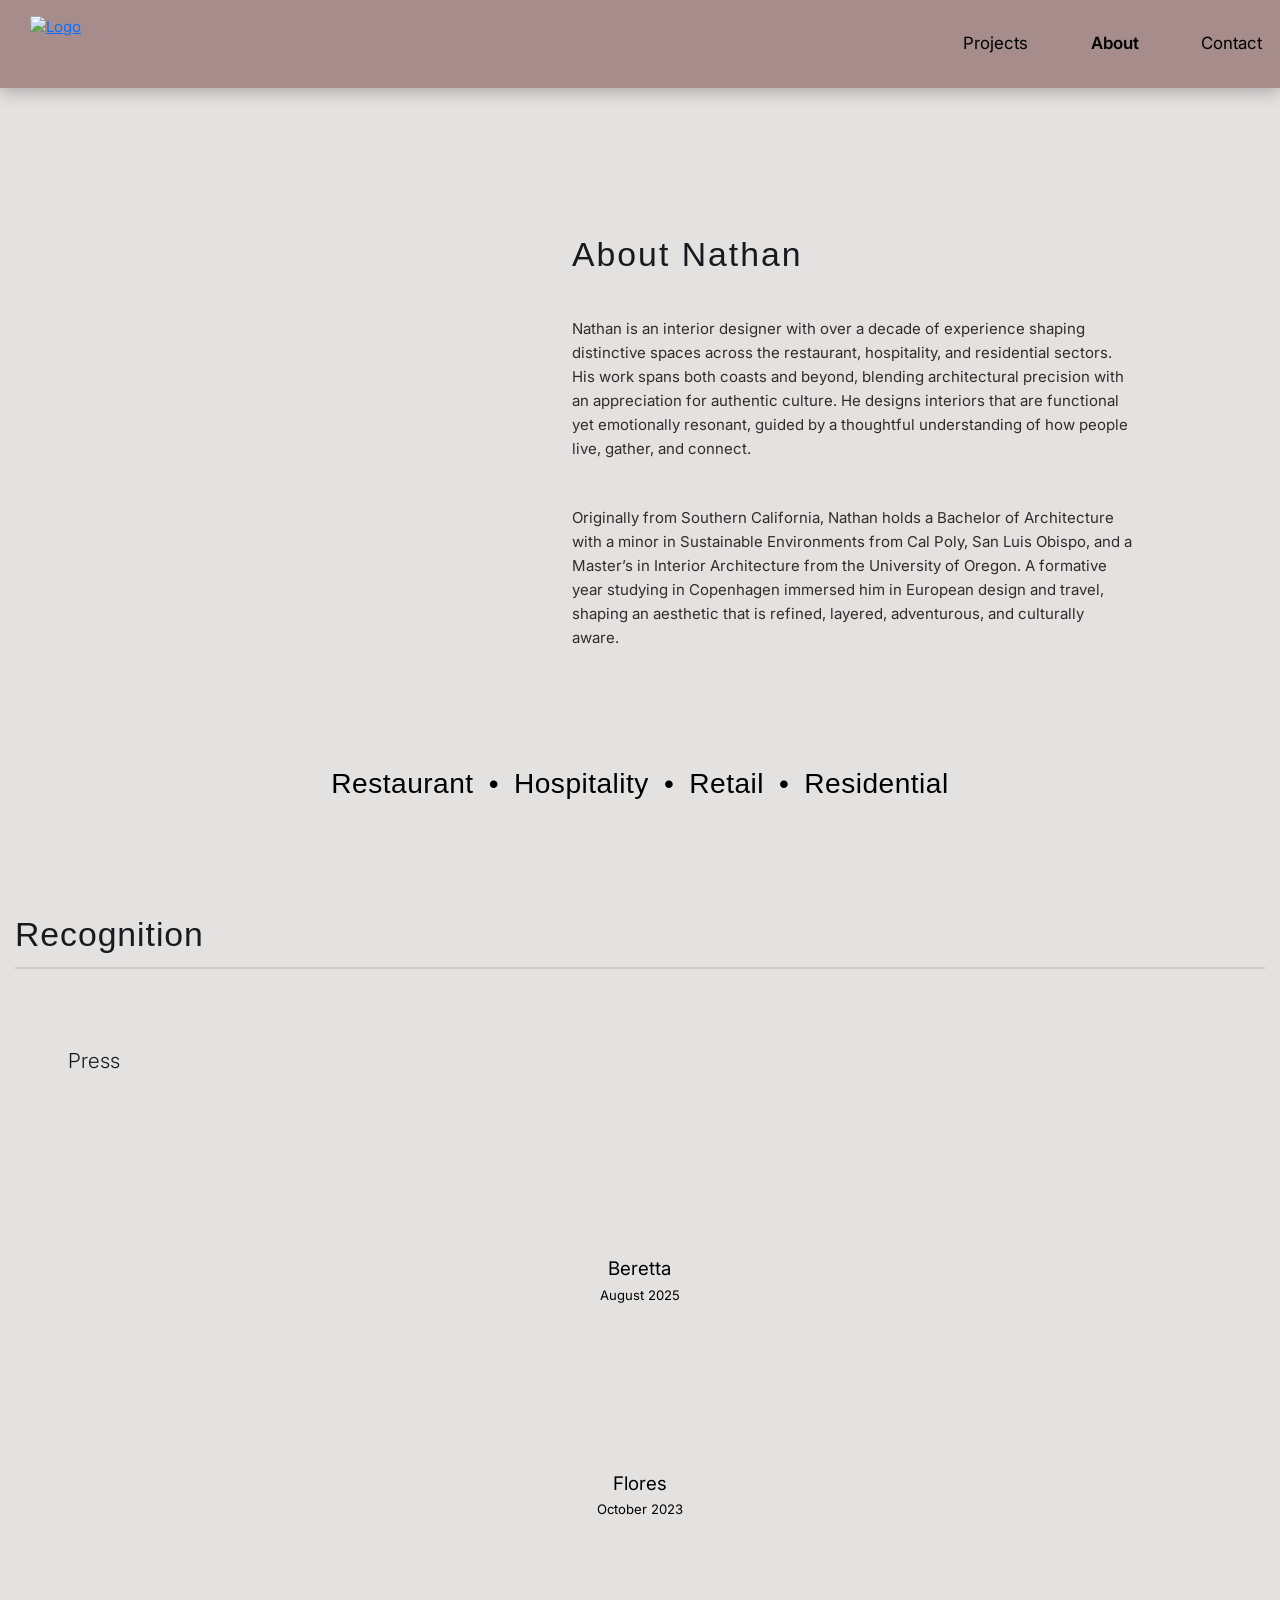
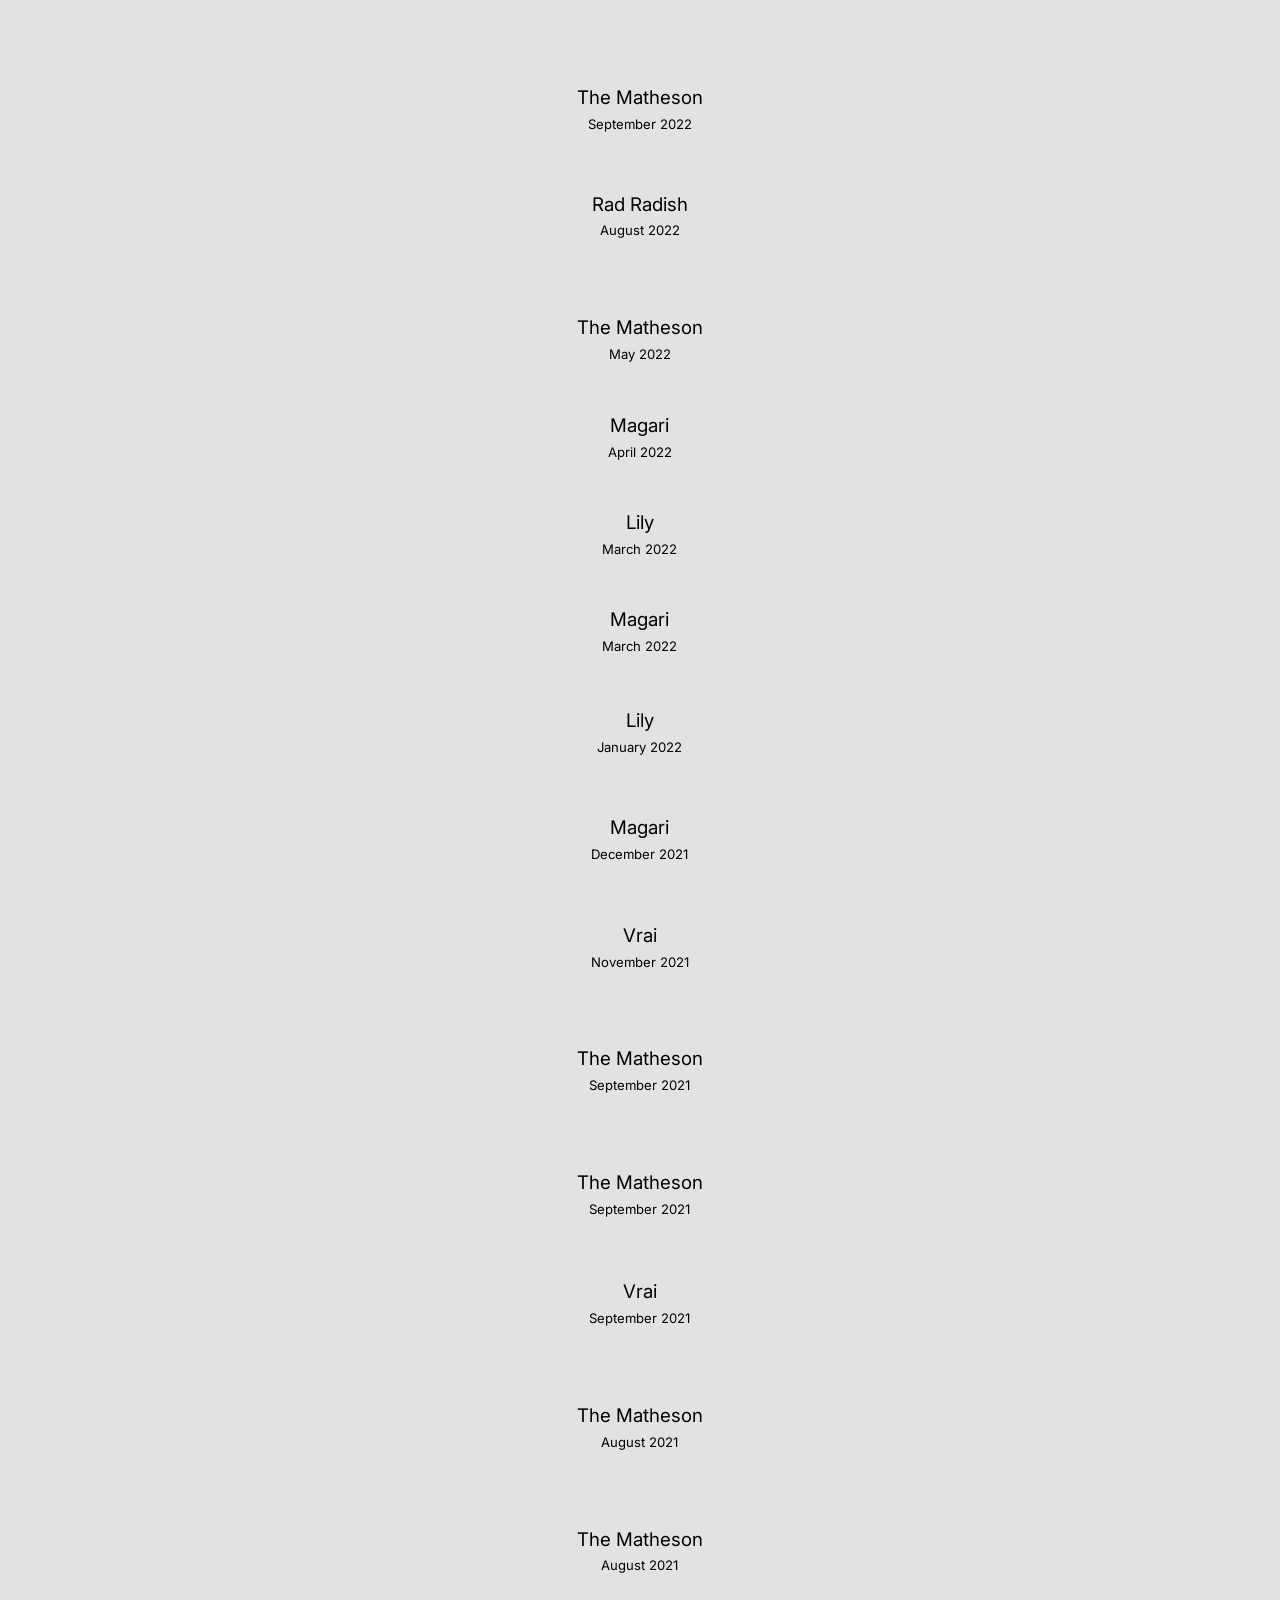
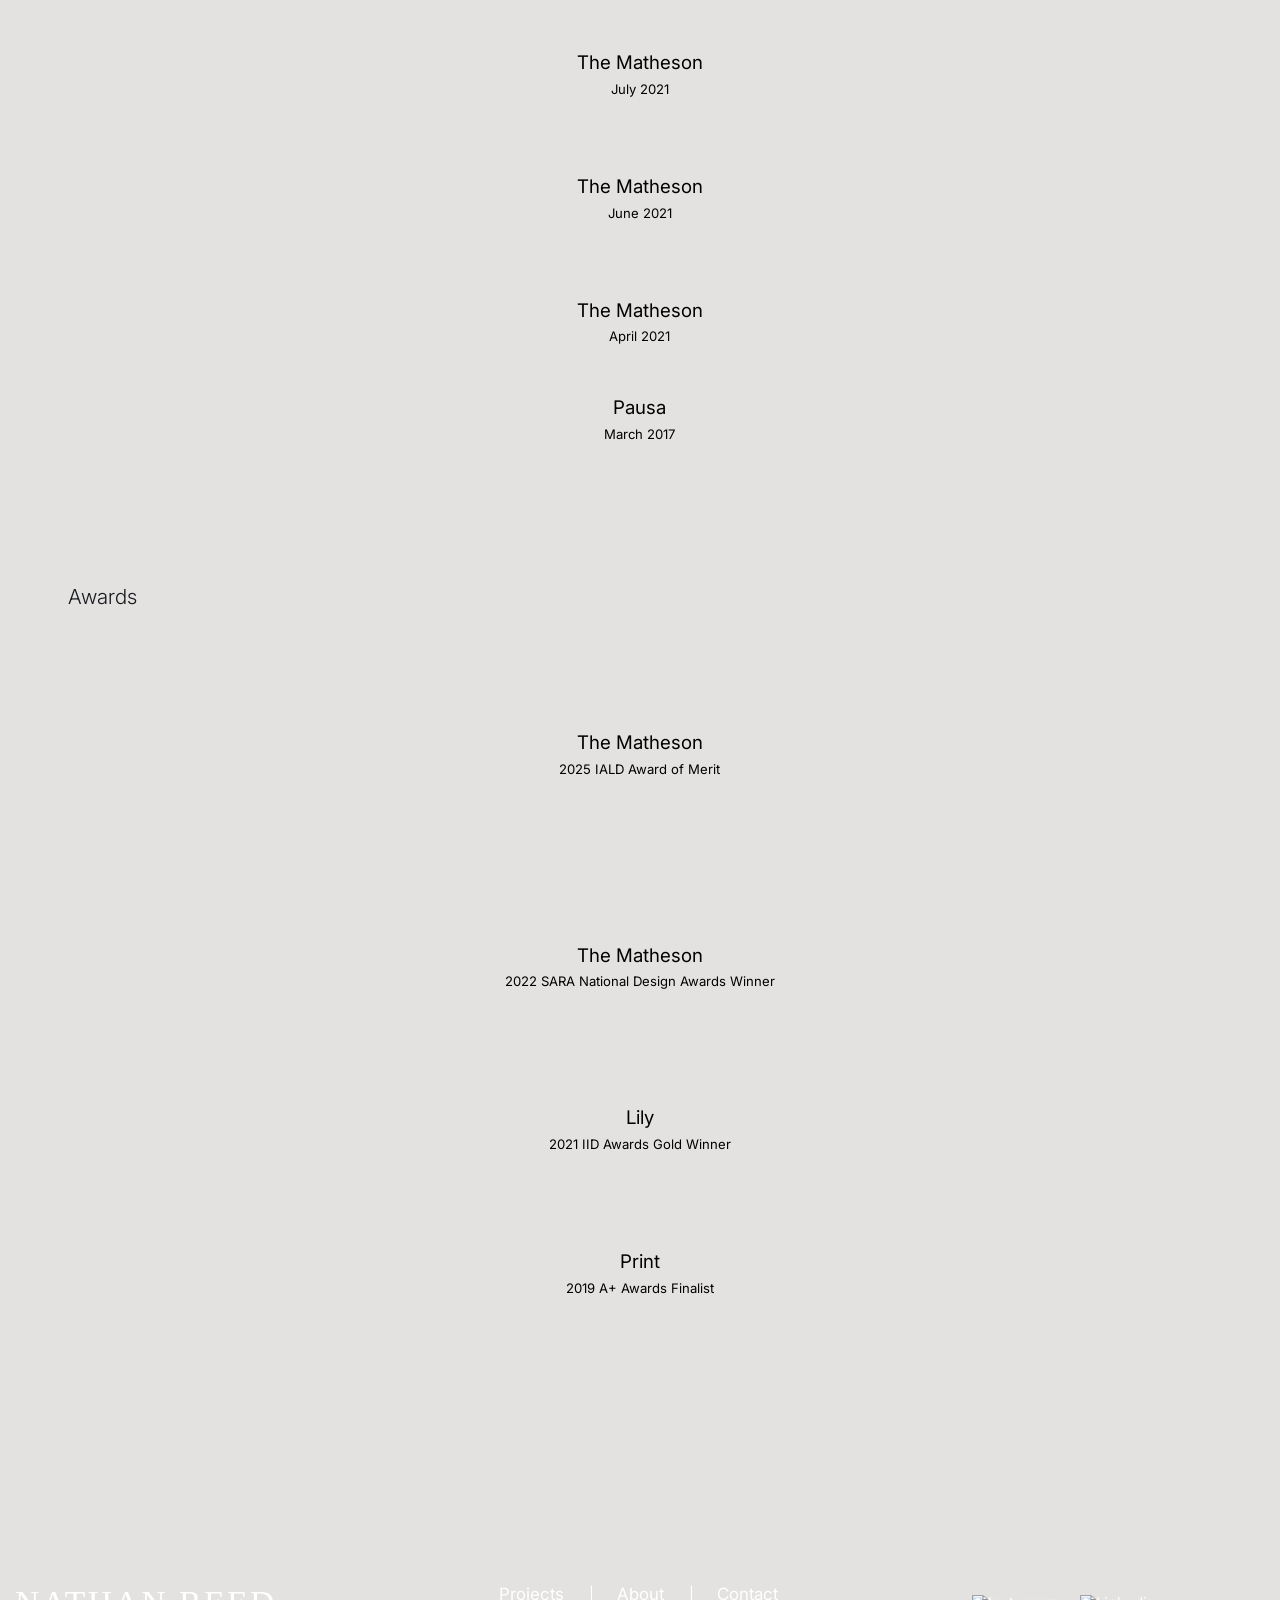
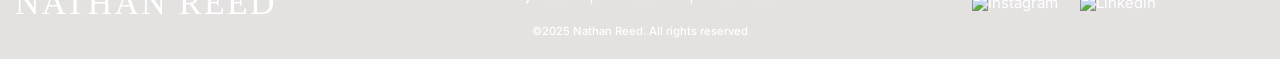
==== commit 3d3f8e19: "fix: about image size." ====
--- a/about.html
+++ b/about.html
@@ -79,11 +79,11 @@
                         <h1 class="mb-5 text-left w-100">About Nathan</h1>
                     </div>
 
-                    <div class="col-8 col-md-5 col-lg-4 offset-lg-1 margin-horizontal-mobile text-center mb-5 mb-lg-0">
+                    <div class="col-8 col-sm-5 col-md-4 col-lg-4 offset-lg-1 col-xl-3  margin-horizontal-mobile text-center mb-5 mb-lg-0">
                         <img loading="lazy" src="./assets/images/about-img.webp" class="w-100 fadding-effect" alt="Contact IMG">
                     </div>
 
-                    <div class="col-12 col-md-7 col-lg-7 d-flex flex-column align-items-center">
+                    <div class="col-12 col-md-8 col-lg-7 col-xl-8 d-flex flex-column align-items-center">
                         <h1 class="mb-5 text-left w-100 d-none d-md-block">About Nathan</h1>
 
                         <p class="mb-5">Nathan is an interior designer with over a decade of experience shaping distinctive spaces across the restaurant, hospitality, and residential sectors. His work spans both coasts and beyond, blending architectural precision with an appreciation for authentic culture. He designs interiors that are functional yet emotionally resonant, guided by a thoughtful understanding of how people live, gather, and connect.</p>
